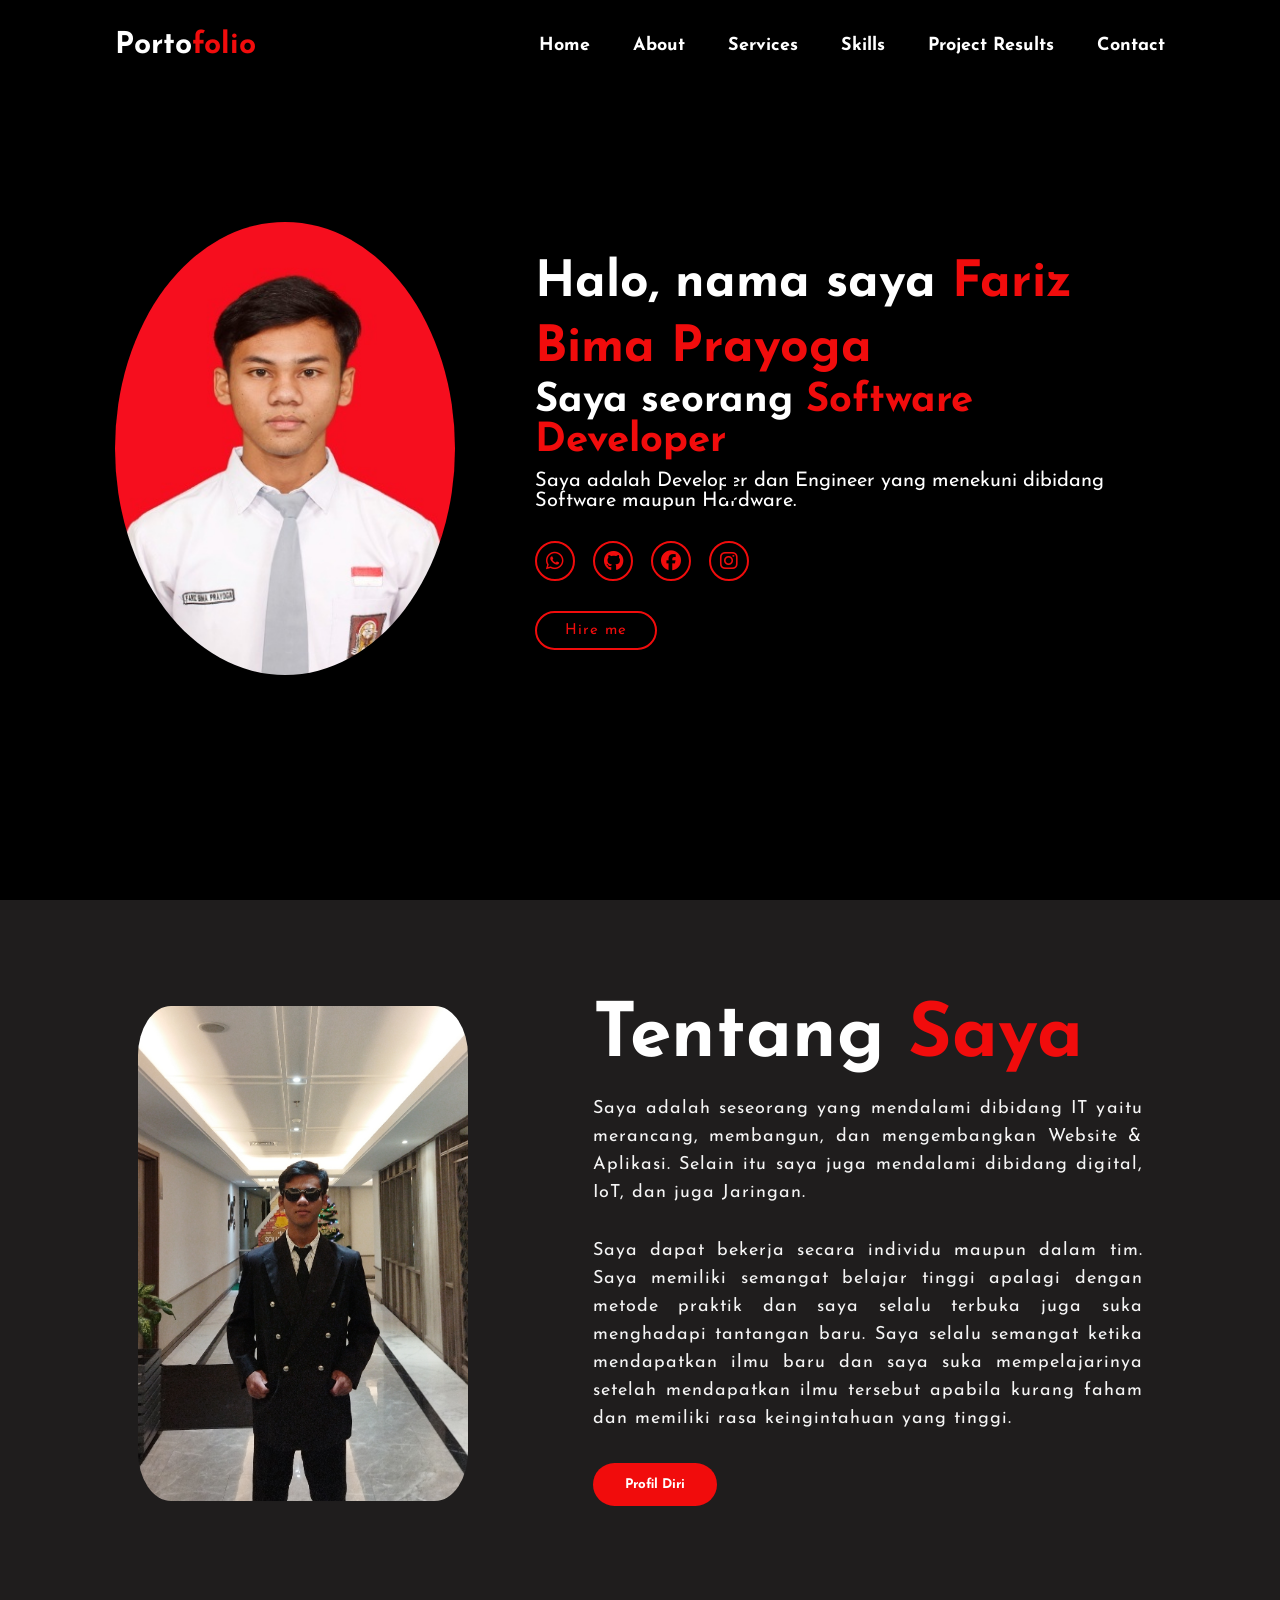
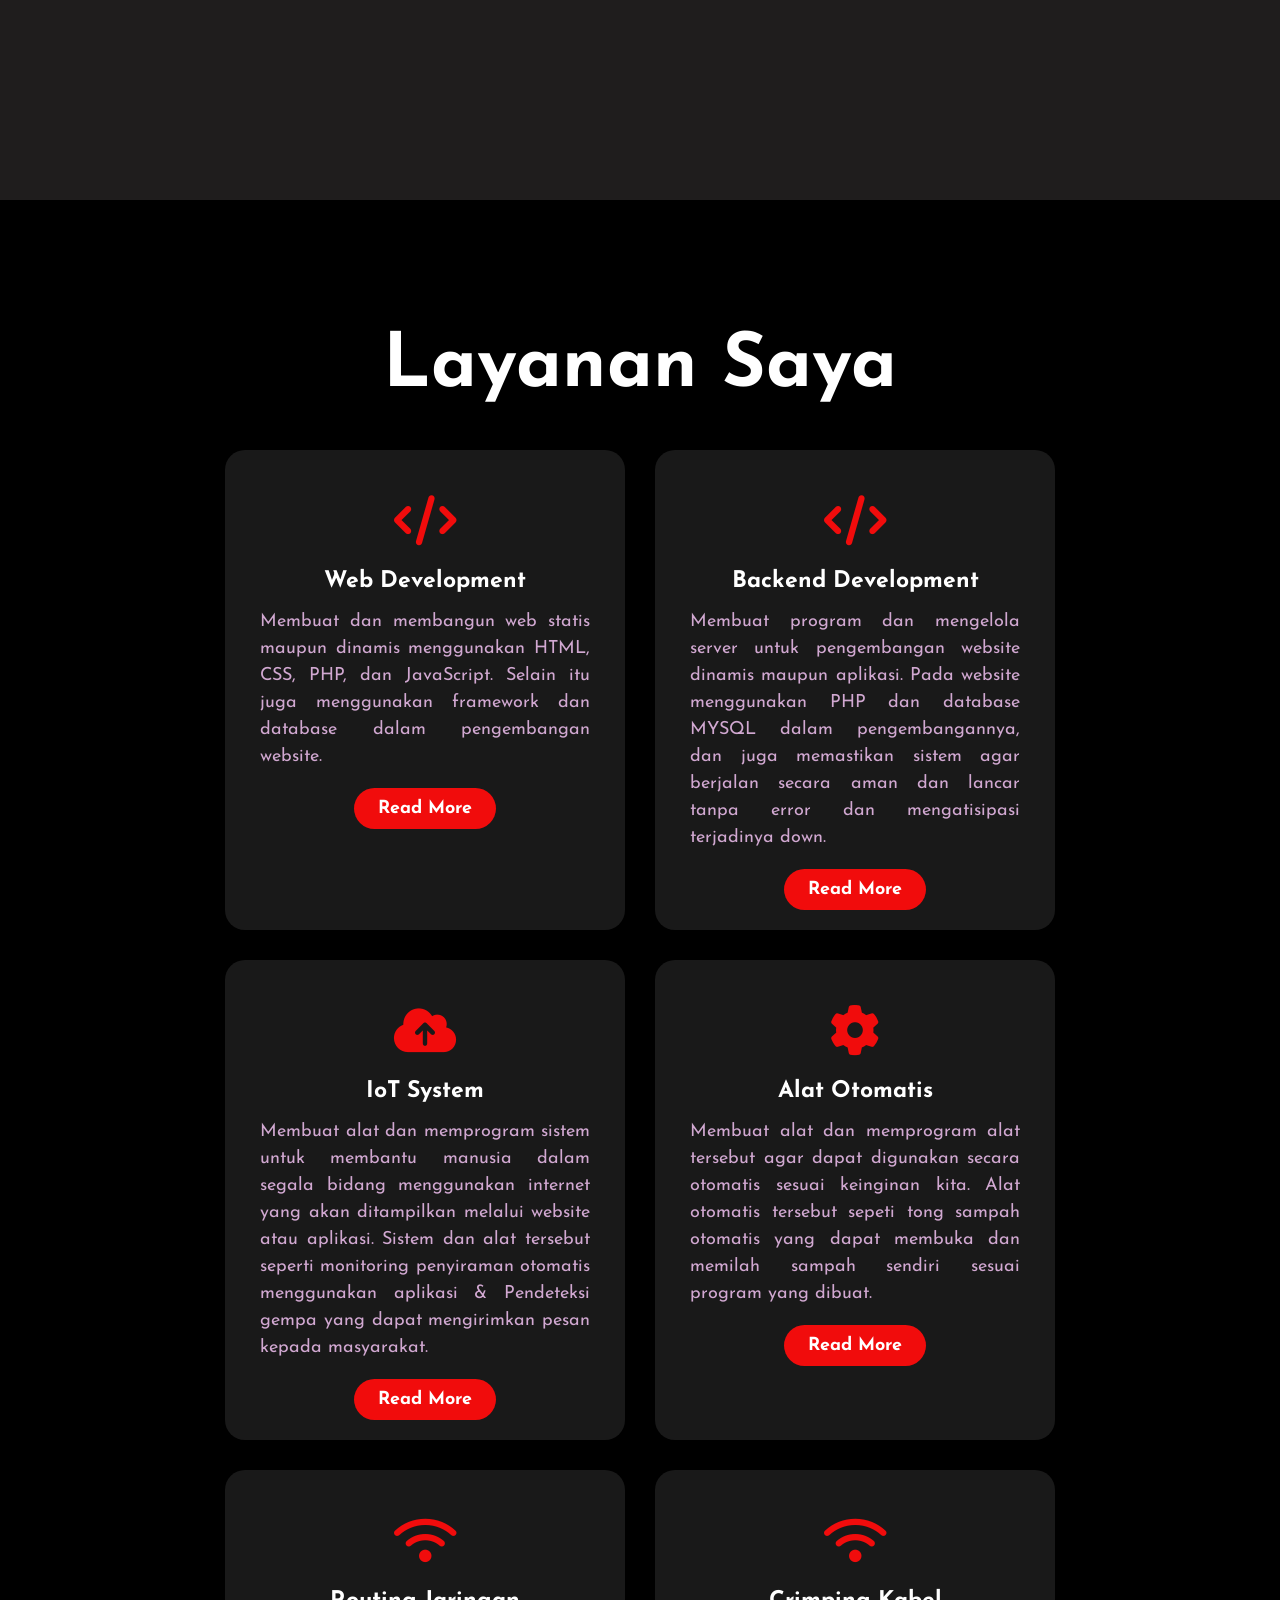
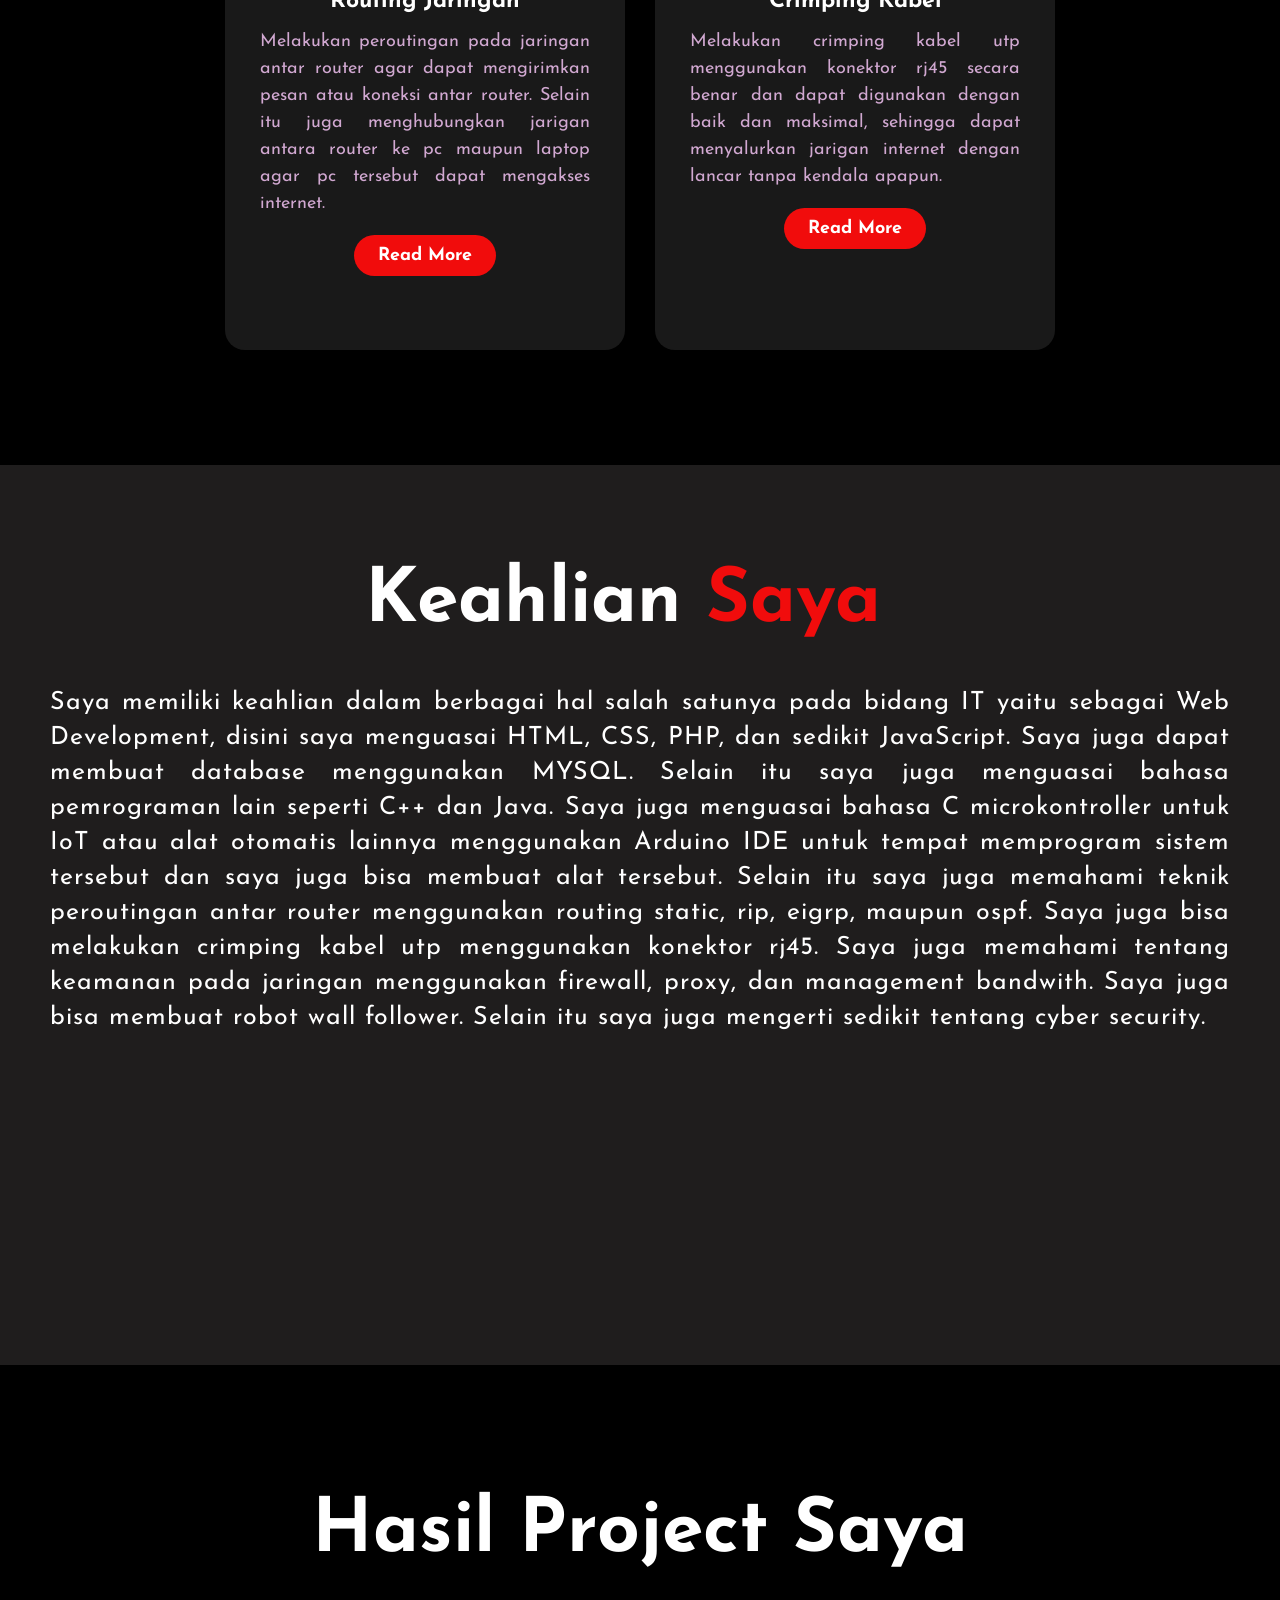
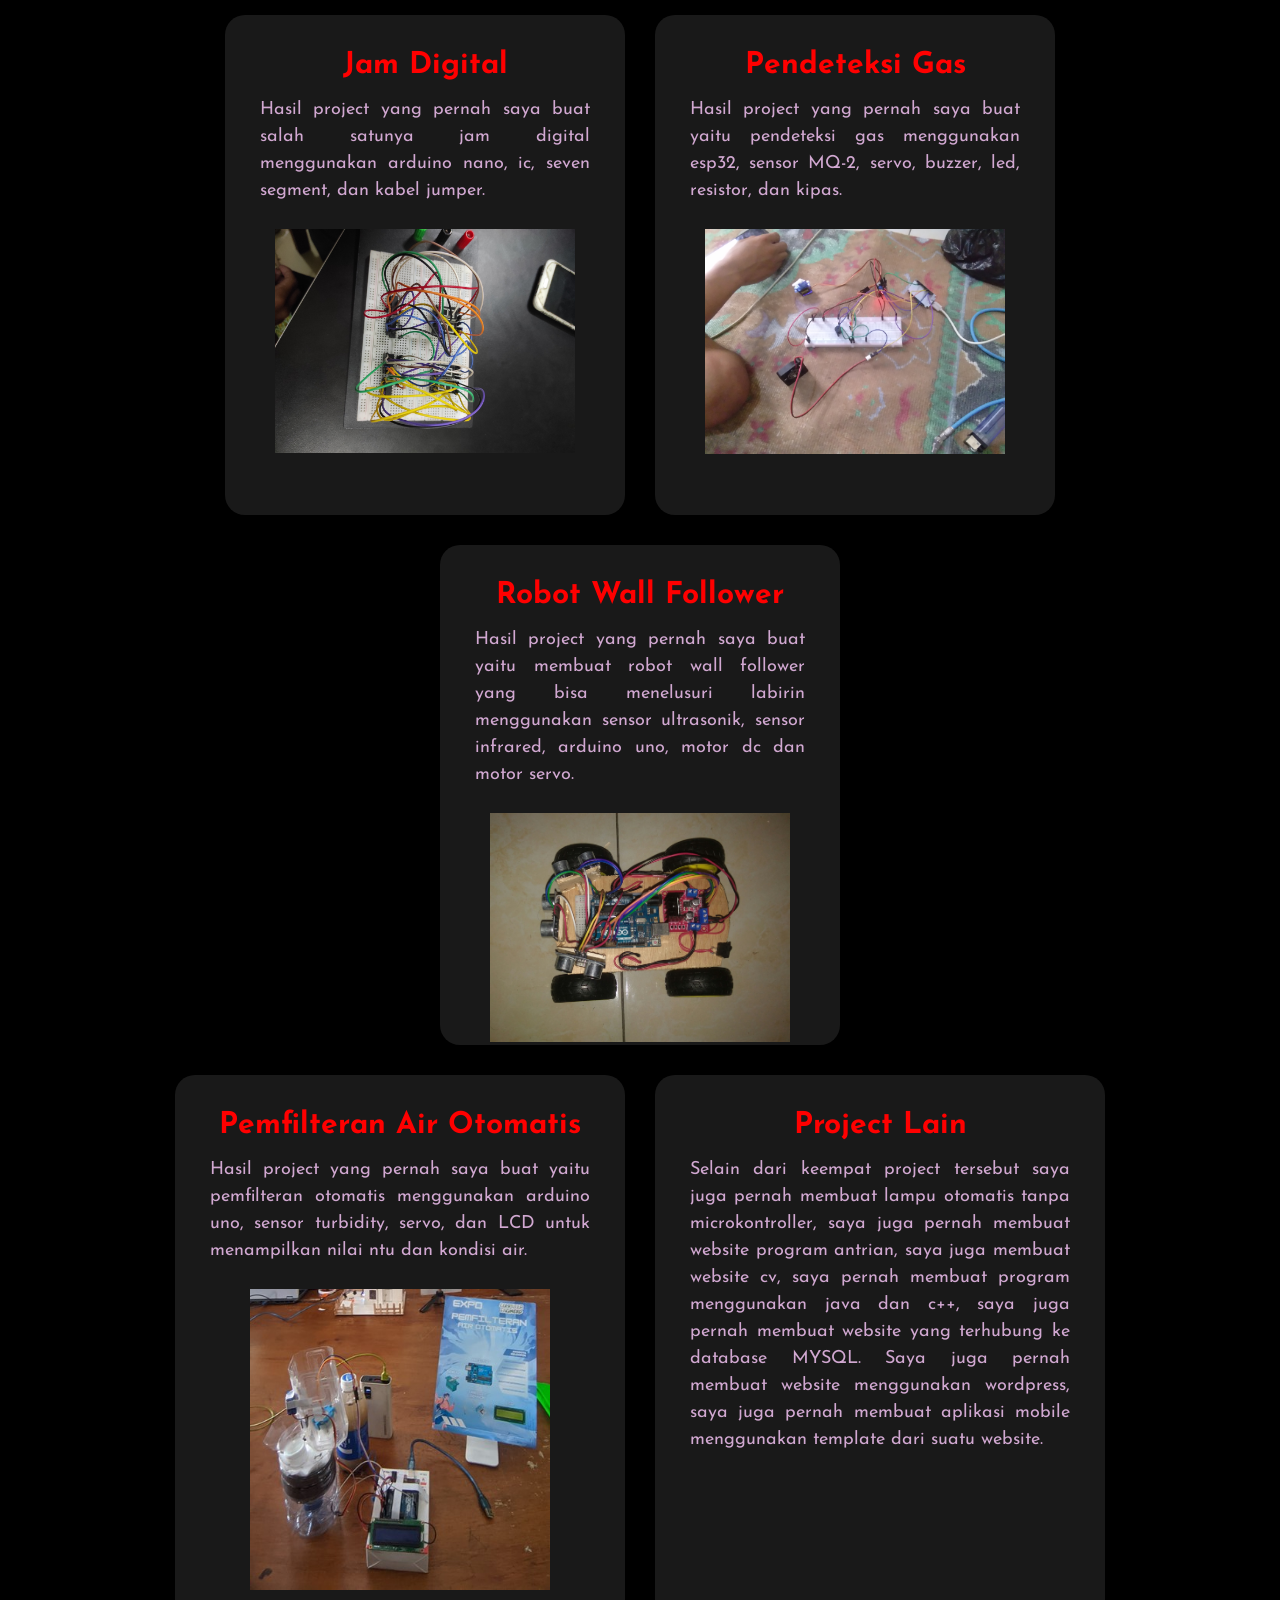
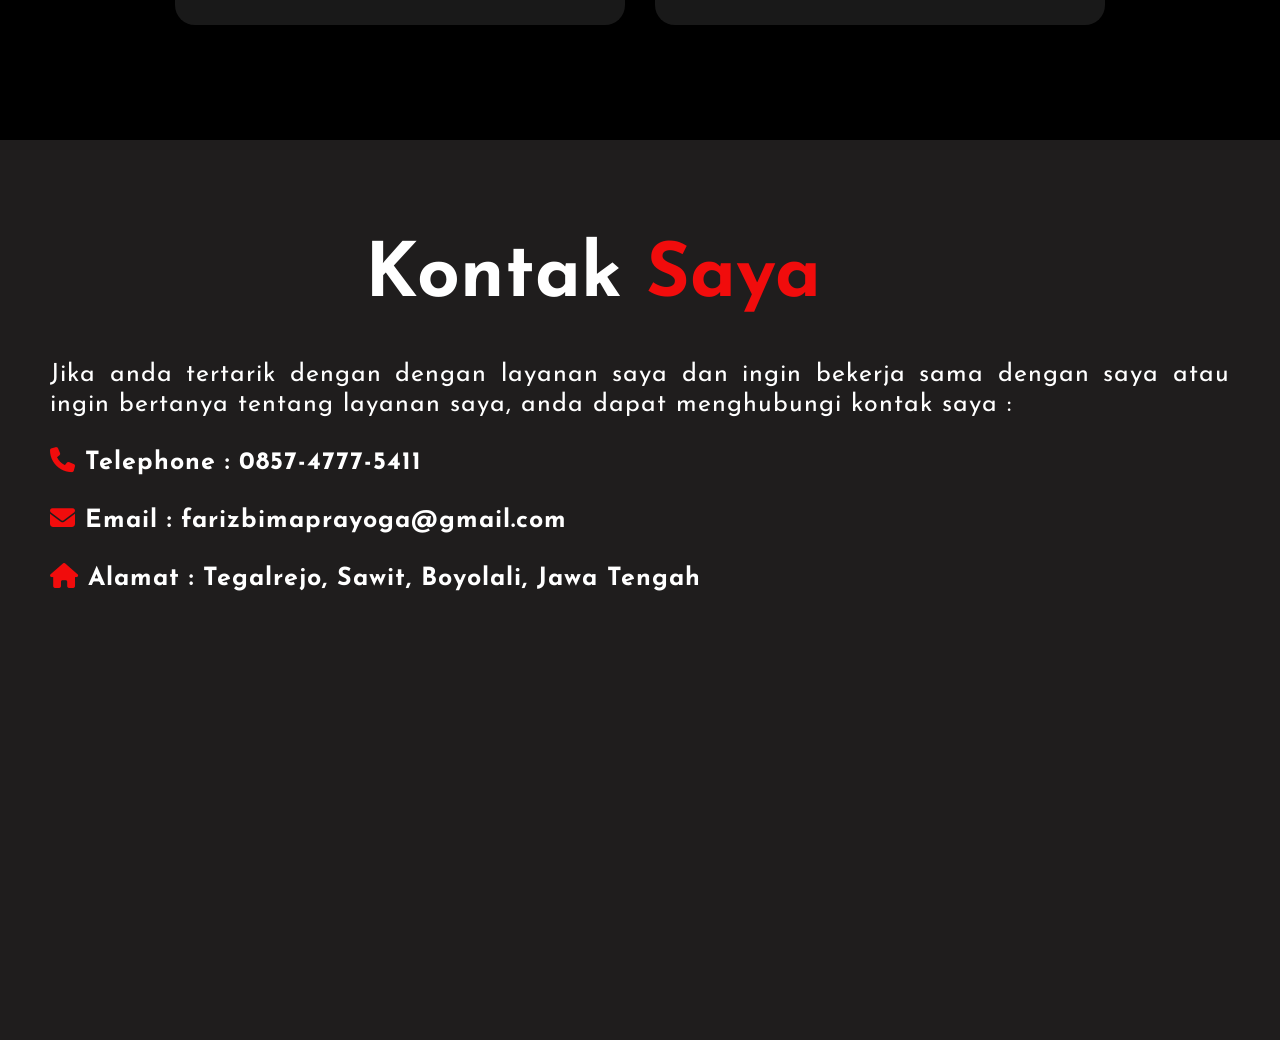
==== index.html @ 12dfcf26 "first commit" ====
<!DOCTYPE html>
<html lang="en">
<head>
    <meta charset="UTF-8">
    <meta name="viewport" content="width=device-width, initial-scale=1.0">
    <link rel="stylesheet" href="style.css">
    <title>Portofolio Fariz Bima P</title>
    <link rel="preconnect" href="https://fonts.gstatic.com">
    <link rel="stylesheet" href="https://fonts.googleapis.com/css2?family=Josefin+Sans:ital,wght@0,100;0,200;0,300;0,400;0,500;0,600;0,700;1,100;1,200;1,300;1,400;1,500;1,600;1,700&display=swap">
    <link rel="stylesheet" href="https://cdnjs.cloudflare.com/ajax/libs/font-awesome/6.7.2/css/all.min.css" integrity="sha512-Evv84Mr4kqVGRNSgIGL/F/aIDqQb7xQ2vcrdIwxfjThSH8CSR7PBEakCr51Ck+w+/U6swU2Im1vVX0SVk9ABhg==" crossorigin="anonymous" referrerpolicy="no-referrer" />
</head>
<body>
    <header>
        <a href="#" class="logo">Porto<span>folio</span></a>

        <nav>
            <input type="checkbox" name="" id="nav-button">
            <label for="nav-button">&#9776</label>
            <ul>
                <li><a href="#home">Home</a></li>
                <li><a href="#about">About</a></li>
                <li><a href="#services">Services</a></li>
                <li><a href="#skills">Skills</a></li>
                <li><a href="#project">Project Results</a></li>
                <li><a href="#contact">Contact</a></li>
            </ul>
        </nav>
    </header>
    <!-- page home -->
    <section id="home" class="home">
        <div class="home-img">
            <img src="home-img.JPG" alt="">
        </div>
        <div class="home-content">
            <h1>Halo, nama saya <span>Fariz Bima Prayoga</span></h1>
            <h3 class="typing-text">Saya seorang <span></span></h3>
            <p>
                Saya adalah Developer dan Engineer yang menekuni dibidang Software maupun Hardware.
            </p>
            <div class="social-icon">
                <a href="https://wa.me/6285747775411" target="_blank"><i class="fa-brands fa-whatsapp"></i></a>
                <a href="https://github.com/TheBims7" target="_blank"><i class="fa-brands fa-github"></i></a>
                <a href="https://www.facebook.com/profile.php?id=61551722750356&mibextid=rS40aB7S9Ucbxw6v" target="_blank"><i class="fa-brands fa-facebook"></i></a>
                <a href="https://www.instagram.com/farizbimaprayoga/" target="_blank"><i class="fa-brands fa-instagram"></i></a>
            </div>
            <a href="#" class="btn">Hire me</a>
        </div>
    </section>
    <!-- page about -->
    <section id="about" class="about">
        <div class="main">
            <img src="img.jpg">
             <div class="about-text">
                <h2>Tentang <span>Saya</span></h2>
                <p>
                    Saya adalah seseorang yang mendalami dibidang IT yaitu merancang, membangun, dan mengembangkan Website & Aplikasi. 
                    Selain itu saya juga mendalami dibidang digital, IoT, dan juga Jaringan.
                </p>
                <p>
                    Saya dapat bekerja secara individu maupun dalam tim. Saya memiliki semangat belajar tinggi apalagi dengan metode praktik
                    dan saya selalu terbuka juga suka menghadapi tantangan baru. Saya selalu semangat ketika mendapatkan ilmu baru dan 
                    saya suka mempelajarinya setelah mendapatkan ilmu tersebut apabila kurang faham dan memiliki rasa keingintahuan yang tinggi.
                </p>
                <button type="button">Profil Diri</button>
             </div>
        </div>
     </section>
     <!-- page services -->
     <div id="services" class="service">
        <div class="title">
            <h2>Layanan Saya</h2>
        </div>
        <div class="box">
            <div class="card">
                <i class="fa-solid fa-code"></i>
                <h5>Web Development</h5>
                <div class="pra">
                    <p>
                        Membuat dan membangun web statis maupun dinamis menggunakan HTML, CSS, PHP, dan JavaScript. 
                        Selain itu juga menggunakan framework dan database dalam pengembangan website.
                    </p>
                    <p style="text-align: center;">
                        <a class="button">Read More</a>
                    </p>
                </div>
            </div>
            <div class="card">
                <i class="fa-solid fa-code"></i>
                <h5>Backend Development</h5>
                <div class="pra">
                    <p>
                        Membuat program dan mengelola server untuk pengembangan website dinamis maupun aplikasi. 
                        Pada website menggunakan PHP dan database MYSQL dalam pengembangannya, dan juga memastikan 
                        sistem agar berjalan secara aman dan lancar tanpa error dan mengatisipasi terjadinya down.
                    </p>
                    <p style="text-align: center;">
                        <a class="button">Read More</a>
                    </p>
                </div>
            </div>
            <div class="card">
                <i class="fas fa-cloud-arrow-up"></i>
                <h5>IoT System</h5>
                <div class="pra">
                    <p>
                        Membuat alat dan memprogram sistem untuk membantu manusia dalam segala bidang menggunakan internet yang akan 
                        ditampilkan melalui website atau aplikasi. Sistem dan alat tersebut seperti monitoring penyiraman otomatis 
                        menggunakan aplikasi & Pendeteksi gempa yang dapat mengirimkan pesan kepada masyarakat. 
                    </p>
                    <p style="text-align: center;">
                        <a class="button">Read More</a>
                    </p>
                </div>
            </div>
            <div class="card">
                <i class="fas fa-gear"></i>
                <h5>Alat Otomatis</h5>
                <div class="pra">
                    <p>
                        Membuat alat dan memprogram alat tersebut agar dapat digunakan secara otomatis sesuai keinginan kita. 
                        Alat otomatis tersebut sepeti tong sampah otomatis yang dapat membuka dan memilah sampah sendiri sesuai program yang dibuat.
                    </p>
                    <p style="text-align: center;">
                        <a class="button">Read More</a>
                    </p>
                </div>
            </div>
            <div class="card">
                <i class="fas fa-wifi"></i>
                <h5>Routing Jaringan</h5>
                <div class="pra">
                    <p>
                        Melakukan peroutingan pada jaringan antar router agar dapat mengirimkan pesan atau koneksi antar router. 
                        Selain itu juga menghubungkan jarigan antara router ke pc maupun laptop agar pc tersebut dapat mengakses internet.
                    </p>
                    <p style="text-align: center;">
                        <a class="button">Read More</a>
                    </p>
                </div>
            </div>
            <div class="card">
                <i class="fas fa-wifi"></i>
                <h5>Crimping Kabel</h5>
                <div class="pra">
                    <p>
                        Melakukan crimping kabel utp menggunakan konektor rj45 secara benar dan dapat digunakan dengan baik dan maksimal, 
                        sehingga dapat menyalurkan jarigan internet dengan lancar tanpa kendala apapun.
                    </p>
                    <p style="text-align: center;">
                        <a class="button">Read More</a>
                    </p>
                </div>
            </div>
        </div>
    </div>
    <!-- page skills -->
    <section id="skills" class="about">
        <div class="main">
             <div class="about-text">
                <h2 href="#" class="logo">Keahlian <span>Saya</span></h2>
             </div>
        </div>
        <div class="skills">
            <p>
                Saya memiliki keahlian dalam berbagai hal salah satunya pada bidang IT yaitu sebagai Web Development, disini
                saya menguasai HTML, CSS, PHP, dan sedikit JavaScript. Saya juga dapat membuat database menggunakan MYSQL. Selain 
                itu saya juga menguasai bahasa pemrograman lain seperti C++ dan Java. Saya juga menguasai bahasa C microkontroller 
                untuk IoT atau alat otomatis lainnya menggunakan Arduino IDE untuk tempat memprogram sistem tersebut dan saya juga 
                bisa membuat alat tersebut. Selain itu saya juga memahami teknik peroutingan antar router menggunakan routing 
                static, rip, eigrp, maupun ospf. Saya juga bisa melakukan crimping kabel utp menggunakan konektor rj45. Saya juga 
                memahami tentang keamanan pada jaringan menggunakan firewall, proxy, dan management bandwith. Saya juga bisa membuat 
                robot wall follower. Selain itu saya juga mengerti sedikit tentang cyber security.
            </p>
        </div>
     </section>
     <!-- page project -->
     <div id="project" class="service">
        <div class="title">
            <h2>Hasil Project Saya</h2>
        </div>
        <div class="box">
            <div class="cards">
                <h5 class="warna">Jam Digital</h5>
                <div class="pra">
                    <p>
                        Hasil project yang pernah saya buat salah satunya jam digital menggunakan arduino nano, ic, 
                        seven segment, dan kabel jumper.
                    </p>
                    <img class="img" src="jam.jpg">
                </div>
            </div>
            <div class="cards">
                <h5 class="warna">Pendeteksi Gas</h5>
                <div class="pra">
                    <p>
                        Hasil project yang pernah saya buat yaitu pendeteksi gas menggunakan esp32, sensor MQ-2, 
                        servo, buzzer, led, resistor, dan kipas.
                    </p>
                    <img class="img" src="mq-2.jpg">
                </div>
            </div>
            <div class="cards">
                <h5 class="warna">Robot Wall Follower</h5>
                <div class="pra">
                    <p>
                        Hasil project yang pernah saya buat yaitu membuat robot wall follower yang bisa menelusuri labirin
                        menggunakan sensor ultrasonik, sensor infrared, arduino uno, motor dc dan motor servo.
                    </p>
                    <img class="img" src="larbot.jpg">
                </div>
            </div>
        </div>
        <div class="box">
            <div class="kartu">
                <h5 class="warna">Pemfilteran Air Otomatis</h5>
                <div class="pra">
                    <p>
                        Hasil project yang pernah saya buat yaitu pemfilteran otomatis menggunakan arduino uno, sensor 
                        turbidity, servo, dan LCD untuk menampilkan nilai ntu dan kondisi air.
                    </p>
                    <img class="img" src="tubidity.jpg">
                </div>
            </div>
            <div class="kartu">
                <h5 class="warna">Project Lain</h5>
                <div class="pra">
                    <p>
                        Selain dari keempat project tersebut saya juga pernah membuat lampu otomatis tanpa microkontroller,
                        saya juga pernah membuat website program antrian, saya juga membuat website cv, saya pernah membuat 
                        program menggunakan java dan c++, saya juga pernah membuat website yang terhubung ke database MYSQL.
                        Saya juga pernah membuat website menggunakan wordpress, saya juga pernah membuat aplikasi mobile 
                        menggunakan template dari suatu website.      
                    </p>
                </div>
            </div>
        </div>
    </div>
    <!-- page contact -->
    <section id="contact" class="about">
        <div class="main">
             <div class="about-text">
                <h2 href="#" class="logo">Kontak <span>Saya</span></h2>
             </div>
        </div>
        <div class="contact">
            <p>
               Jika anda tertarik dengan dengan layanan saya dan ingin bekerja sama dengan saya atau ingin bertanya 
               tentang layanan saya, anda dapat menghubungi kontak saya :
            </p>
            <i class="fa-solid fa-phone"><a > Telephone : 0857-4777-5411</a></i><br>
            <i class="fa-solid fa-envelope"><a> Email : farizbimaprayoga@gmail.com</a></i><br>
            <i class="fa-solid fa-house"><a> Alamat : Tegalrejo, Sawit, Boyolali, Jawa Tengah</a></i>
        </div>
     </section>
</body>
</html>
---- style.css ----
* {
    margin: 0;
    padding: 0;
    box-sizing: border-box;
    text-decoration: none;
    border: none;
    outline: none;
    font-family: 'Josefin Sans', sans-serif;
}

html {
    font-size: 62.5%;
}

body {
    width: 100%;
    height: 100vh;
    overflow-x: hidden;
    background-color: black;
    color: white;
}

@media(max-width: 1000px){
    body {
        width: 140%;
    }
}

header {
    margin-top: 20px;
    position: fixed;
    top: 0;
    left: 0;
    width: 100%;
    padding: 1rem 9%;
    background-color: transparent;
    filter: drop-shadow(10px);
    display: flex;
    justify-content: space-between;
    align-items: center;
    z-index: 100;
}

.logo {
    font-size: 3rem;
    color: white;
    font-weight: 800;
    cursor: pointer;
    transition: 0.5s ease;
}

.logo:hover {
    transform: scale(1.1);
}

nav li {
    display: inline;
}

nav a {
    color: white;
    text-decoration: none;
    font-weight: bold;
    text-transform: capitalize;
    font-size: 1.8rem;
    margin-left: 4rem;
}

nav a:hover {
    color: #f10c0c;
    transition: .4s;
}

#nav-button {
    display: none;
}

label {
    display: none;
}

@media(max-width: 750px){
    header {
        align-items: baseline;
    }

    nav {
        align-items: center;
    }
    
    nav ul{
        position: relative;
        width: 100%;
        background: rgb(51, 51, 53);
        max-height: 0;
        overflow: hidden;
    }

    nav li{
        width: 100%;
        display: block;
        padding: 5px;
    }

    nav a{
        width: 100%;
        display: block;
    }

    nav li:hover {
        background: #13f8ed;
    }

    label {
        display: block;
        margin-top: -40px;
        padding: 0px 10px;
        font-size: 40px;
        cursor: pointer;
        position: absolute;
        right: 3%;
    }
    label:hover {
        color: white;
    }

    nav #nav-button:checked~ul {
        max-height: 100%;
        transition: all 1s ease-out;
    }

    nav #nav-button:checked~label {
        margin-top: -20px;
        right: 0.8%;
    }
}

section {
    min-height: 100vh;
    padding: 5rem 9% 5rem;
}

@media(max-width:800px){
    section {
        min-height: 80vh;
    }
}

.home {
    display: flex;
    justify-content: center;
    align-items: center;
    gap: 8rem;
    background-color: black;
}

.home .home-content h1{
    font-size: 50px;
    font-weight: 700;
    line-height: 1.3;
}

span {
    color: #f10c0c;
}

.home-content h3{
    font-size: 4rem;
    margin-bottom: 1rem;
    font-weight: 700;
}

.home-content p{
    font-size: 2rem;
}

.home-img{
    border-radius: 50%;
}

.home-img img {
    position: relative;
    width: 9cm;
    height: 12cm;
    border-radius: 50%;
    box-shadow: 0 0 25px solid #f10c0c;
    cursor: pointer;
    transition: 0.2 linear;
}

.home-img img:hover {
    font-size: 1.8rem;
    font-weight: 500;
}

.social-icon a{
    display: inline-flex;
    justify-content: center;
    align-items: center;
    width: 4rem;
    height: 4rem;
    background-color: transparent;
    border: 0.2rem solid #f10c0c;
    font-size: 2rem;
    border-radius: 50%;
    margin: 3rem 1.5rem 3rem 0;
    transition: 0.3s ease;
    color: #f10c0c;
}

.social-icon a:hover{
    color: black;
    transform: scale(1.3) translateY(-5px);
    background-color:  #f10c0c;
    box-shadow: 0 0 25px #f10c0c;
}

.btn {
    display: inline-block;
    padding: 1rem 2.8rem;
    background-color: black;
    border-radius: 4rem;
    font-size: 15px;
    color: #f10c0c;
    letter-spacing: 0.1rem;
    border: 2px solid #f10c0c;
    transition: 0.3s ease;
    cursor: pointer;
}

.btn:hover {
    transform: scale3d(1.03);
    background-color: #f10c0c;
    color: black;
    box-shadow: 0 0 25px #f10c0c;
}

.typing-text {
    font-size: 34px;
    font-weight: 600;
    min-width: 280px;
}

.typing-text span {
    position: relative;
}

.typing-text span::before {
    content: "Software Developer";
    color : #f10c0c;
    animation: words 20s infinite;
}

.typing-text span::after {
    content: "";
    background-color: black;
    position: absolute;
    width: calc(40% + 8px);
    height: 100%;
    right: -8;
}

@keyframes words{
    0%, 20%{
        content: "Web Developer";
    }
    21%, 40%{
        content: "Software Engineer";
    }
    42%, 60%{
        content: "Programmer";
    }
    61%, 80%{
        content: "IoT Engineer";
    }
    81%, 100%{
        content: "Application Developer";
    }
}

@media (max-width: 800px){
    .home{
        gap: 5rem;
    }
}

@media (max-width: 800px){
    .home{
        flex-direction: column;
    }

    .home .home-content h3{
        font-size: 2.5rem;
    }

    .home .home-content h1{
        font-size: 5rem;
    }

    .home .home-content h1 span{
        font-size: 3.8rem;
    }

    .home-img img{
        width: 4cm;
        height: 5cm;
        margin-top: 2cm;
        border-radius: 5%;
    }
}

.about {
    width: 100%;
    padding: 100px 0px;
    background-color: rgb(31, 29, 29);
}

.about img {
    height: auto;
    width: 330px;
    border-radius: 10%;
}

.about-text {
    width: 550px;
}

.main {
    width: 1130px;
    max-width: 95%;
    margin: 0 auto;
    display: flex;
    align-items: center;
    justify-content: space-around;
}

.about-text h2 {
    color: white;
    font-size: 75px;
    text-transform: capitalize;
    margin-bottom: 20px;
}

.about-text p {
    color: whitesmoke;
    letter-spacing: 1px;
    line-height: 28px;
    font-size: 18px;
    margin-bottom: 30px;
    text-align: justify;
}

button {
    background-color: #f10c0c;
    color: white;
    text-decoration: none;
    border: 2px solid transparent;
    font-weight: bold;
    padding: 13px 30px;
    border-radius: 30px;
    transition: .4s;
}

button:hover {
    background-color: transparent;
    border: 2px solid #f10c0c;
    cursor: pointer;
}

@media (max-width: 700px){
    .about img{
        width: 200px;
        margin-bottom: 30px;
    }
    .about-text {
        width: 450px;
    }
    .main {
        flex-direction: column;
    }
    .about-text h2{
        font-size: 50px;
        text-align: center;
    }
    .about-text p {
        font-size: 16px;
        margin-bottom: 20px;
    }
}

.service {
    background: black;
    width: 100%;
    padding: 100px 0px;
}

.title h2 {
    color: white;
    font-size: 75px;
    width: 1130px;
    margin: 30px auto;
    text-align: center;
}

@media (max-width: 800px){
    .title h2 {
        font-size: 40px;
        width: 420px;
    }
}

.box {
    display: flex;
    flex-wrap: wrap;
    justify-content: center;
    align-items: center;
    min-height: 400px;
}

.card {
    height: 480px;
    width: 400px;
    padding: 20px 35px;
    background: #191919;
    border-radius: 20px;
    margin: 15px;
    position: relative;
    overflow: hidden;
    text-align: center;
}

.card i {
    font-size: 50px;
    display: block;
    text-align: center;
    margin: 25px 0px;
    color: #f10c0c;
}

h5 {
    color: white;
    font-size: 23px;
    margin-bottom: 15px;
}

.pra p {
    color: #fcfc;
    font-size: 18px;
    line-height: 27px;
    margin-bottom: 25px;
    text-align: justify;
}

.card .button {
    background-color: #f10c0c;
    color: white;
    text-decoration: none;
    border: 2px solid transparent;
    font-weight: bold;
    padding: 9px 22px;
    border-radius: 30px;
    transition: .4s;
}

.card .button:hover {
    background-color: transparent;
    border: 2px solid #f10c0c;
    cursor: pointer;
}

.about .skills {
    margin: 25px 50px;
    text-align: justify;
    font-size: 25px;
    letter-spacing: 1px;
    line-height: 35px;
    margin-bottom: 25px;
}

@media (max-width: 800px){
    .about .skills {
        margin: 15px 30px;
        font-size: 15px;
        letter-spacing: 0.5px;
        line-height: 25px;
        margin-bottom: 15px;
    }
}

.warna {
    color: red;
    font-size: 30px;
    margin-top: 15px;
    margin-bottom: 15px;
}

.img {
    height: auto;
    width: 300px;
}

@media (max-width: 800px){
    .img {
        width: 250px;
    }
}

.cards {
    height: 500px;
    width: 400px;
    padding: 20px 35px;
    background: #191919;
    border-radius: 20px;
    margin: 15px;
    position: relative;
    overflow: hidden;
    text-align: center;
}

.kartu {
    height: 550px;
    width: 450px;
    padding: 20px 35px;
    background: #191919;
    border-radius: 20px;
    margin: 15px;
    position: relative;
    overflow: hidden;
    text-align: center;
}

.about .contact {
    margin: 25px 50px;
    text-align: justify;
    font-size: 25px;
    letter-spacing: 1px;
    line-height: 30px;
    margin-bottom: 25px;
}

.about .contact i{
    color: #f10c0c;
    text-align: justify;
    font-size: 25px;
    letter-spacing: 1px;
    line-height: 30px;
    margin-top: 25px;
}

.about .contact a{
    color: white;
}

@media (max-width: 800px){
    .about .contact {
        margin: 15px 30px;
        font-size: 15px;
        letter-spacing: 0.5px;
        line-height: 20px;
        margin-bottom: 15px;
    }

    .about .contact i {
        font-size: 13px;
        letter-spacing: 0.5px;
        line-height: 20px;
        margin-top: 15px;
    }
}
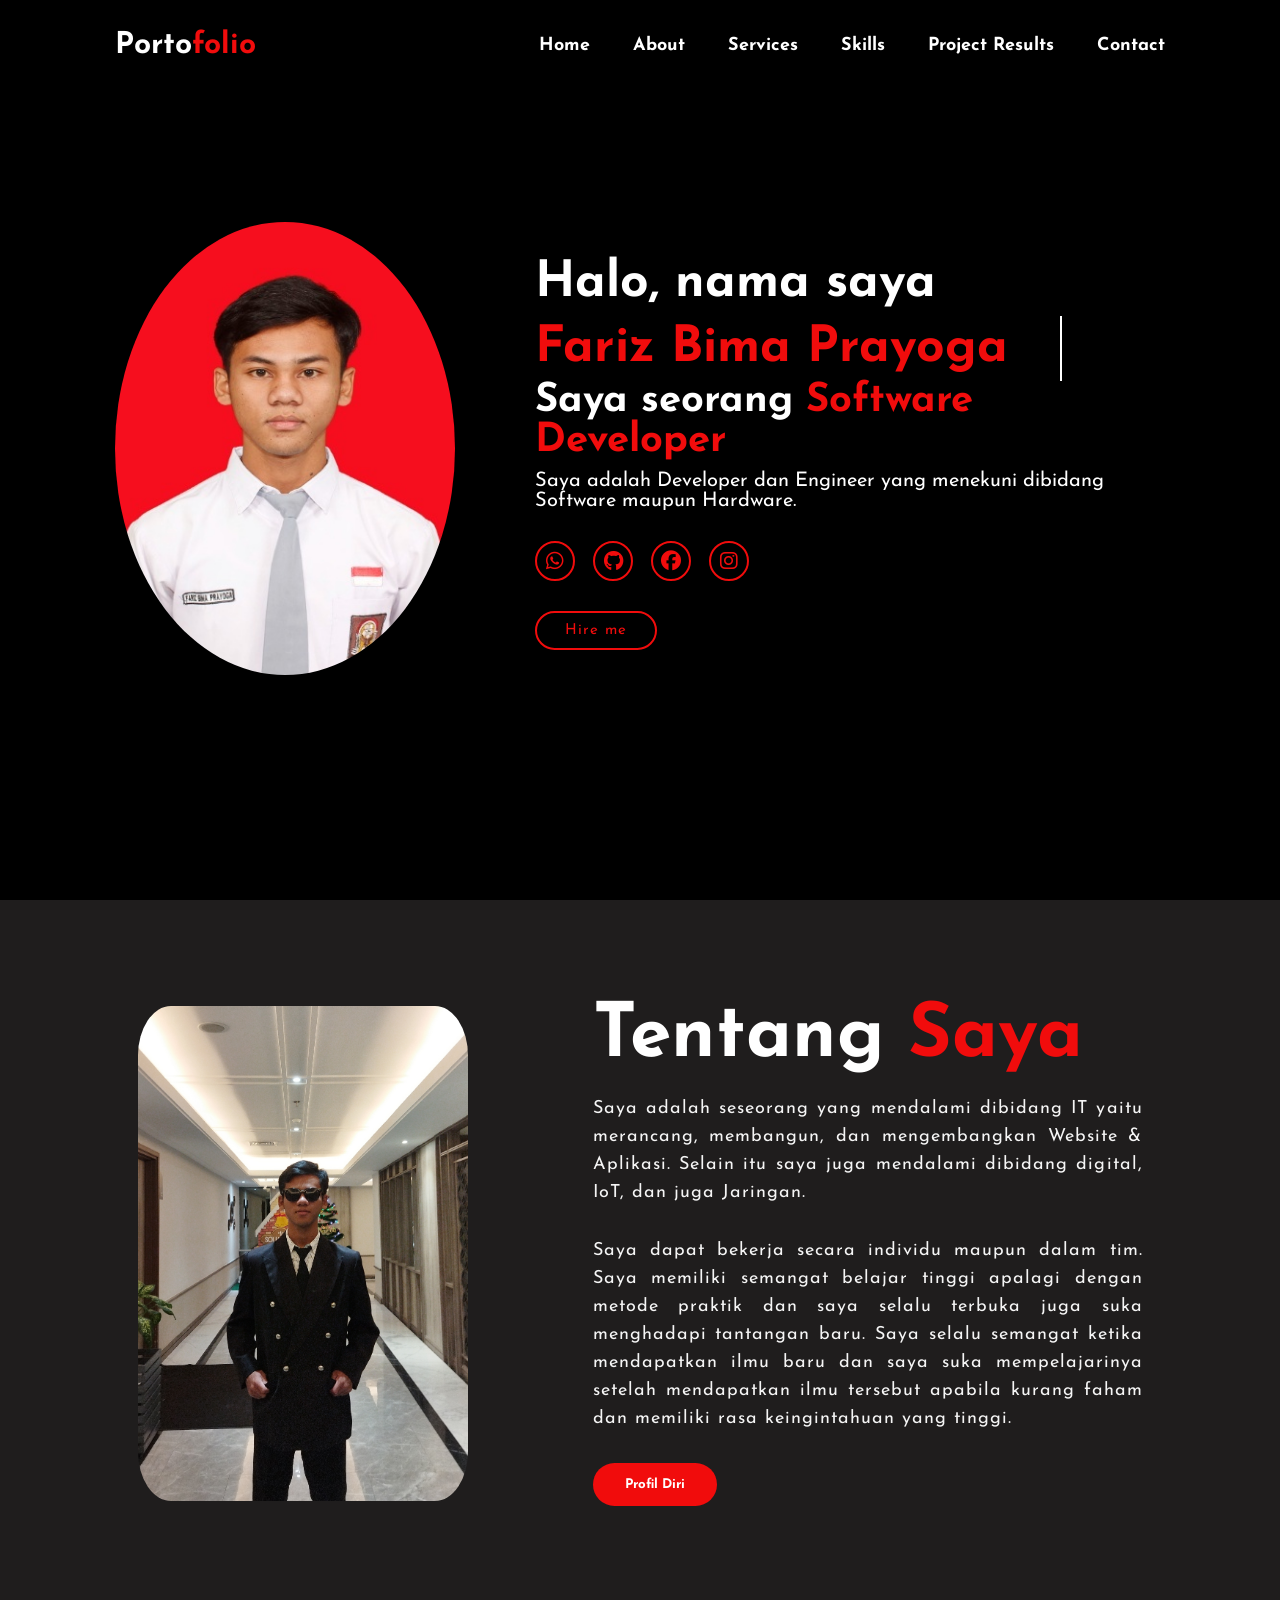
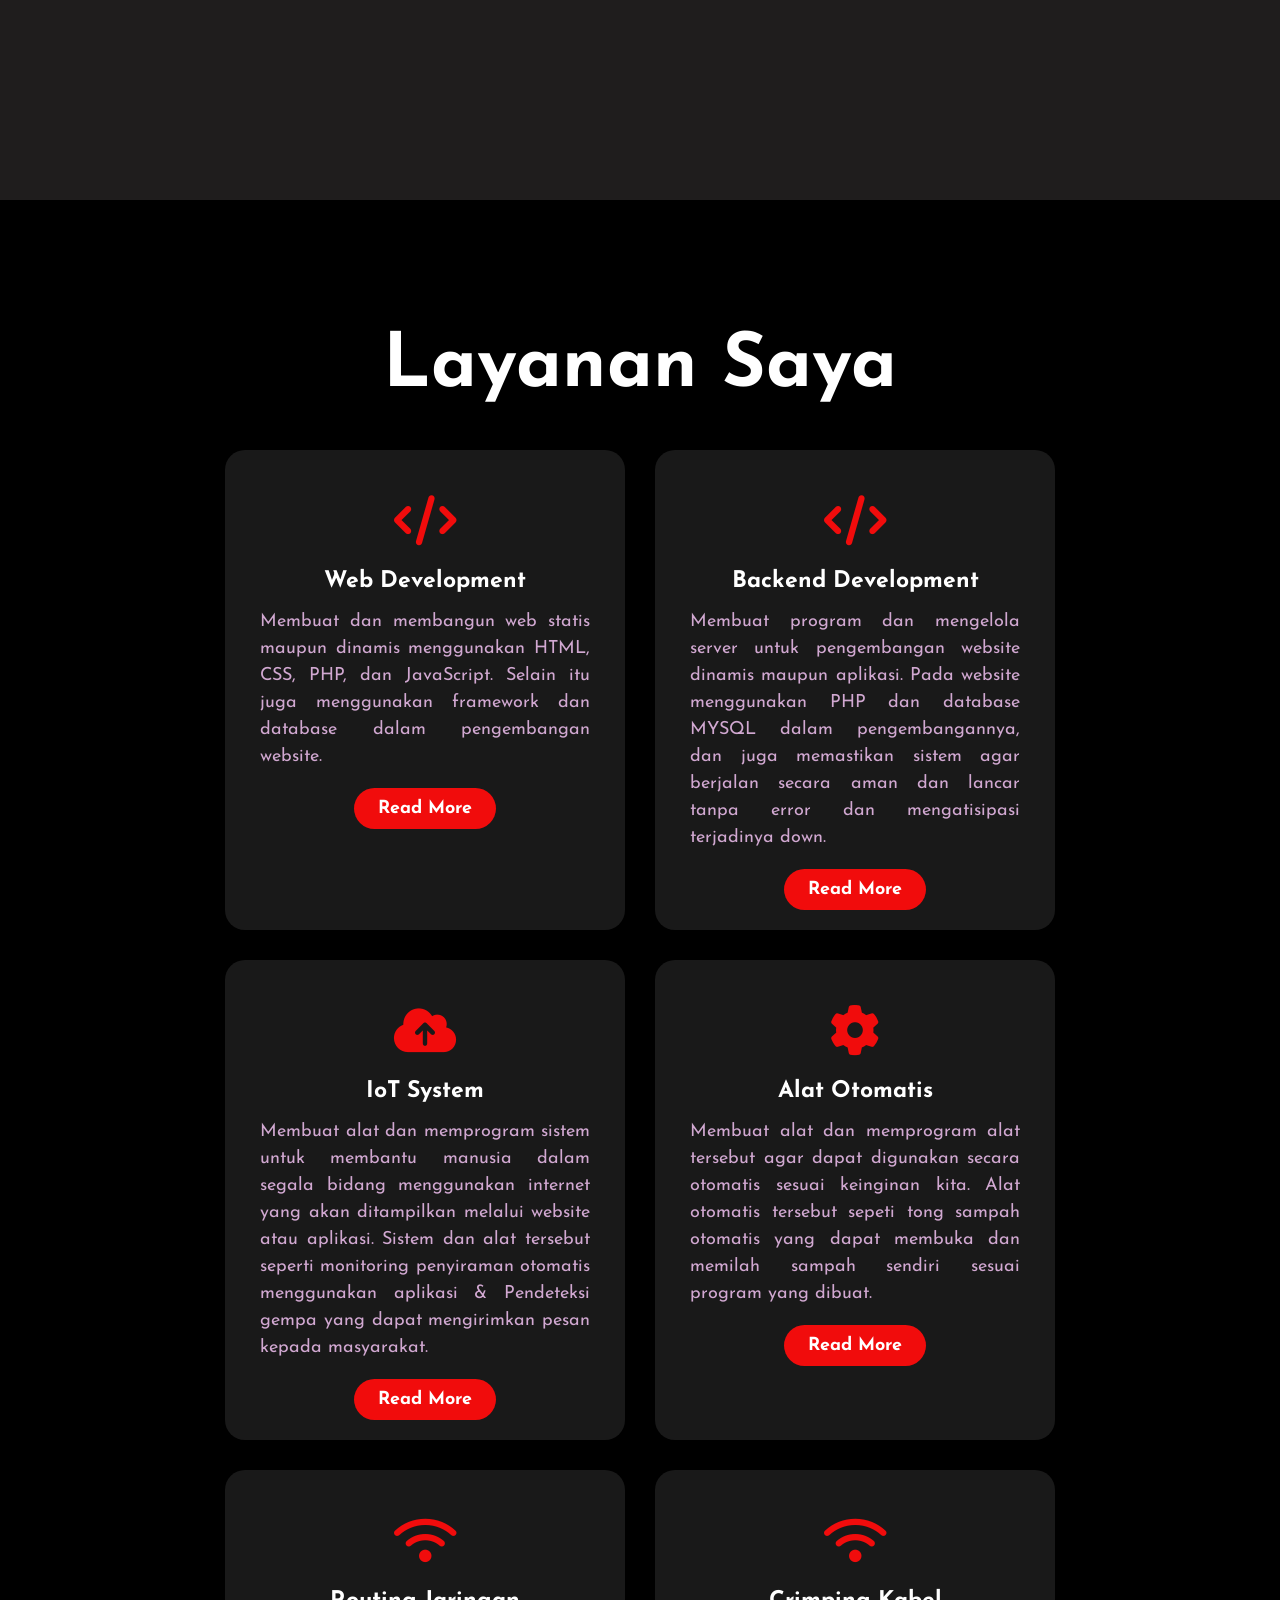
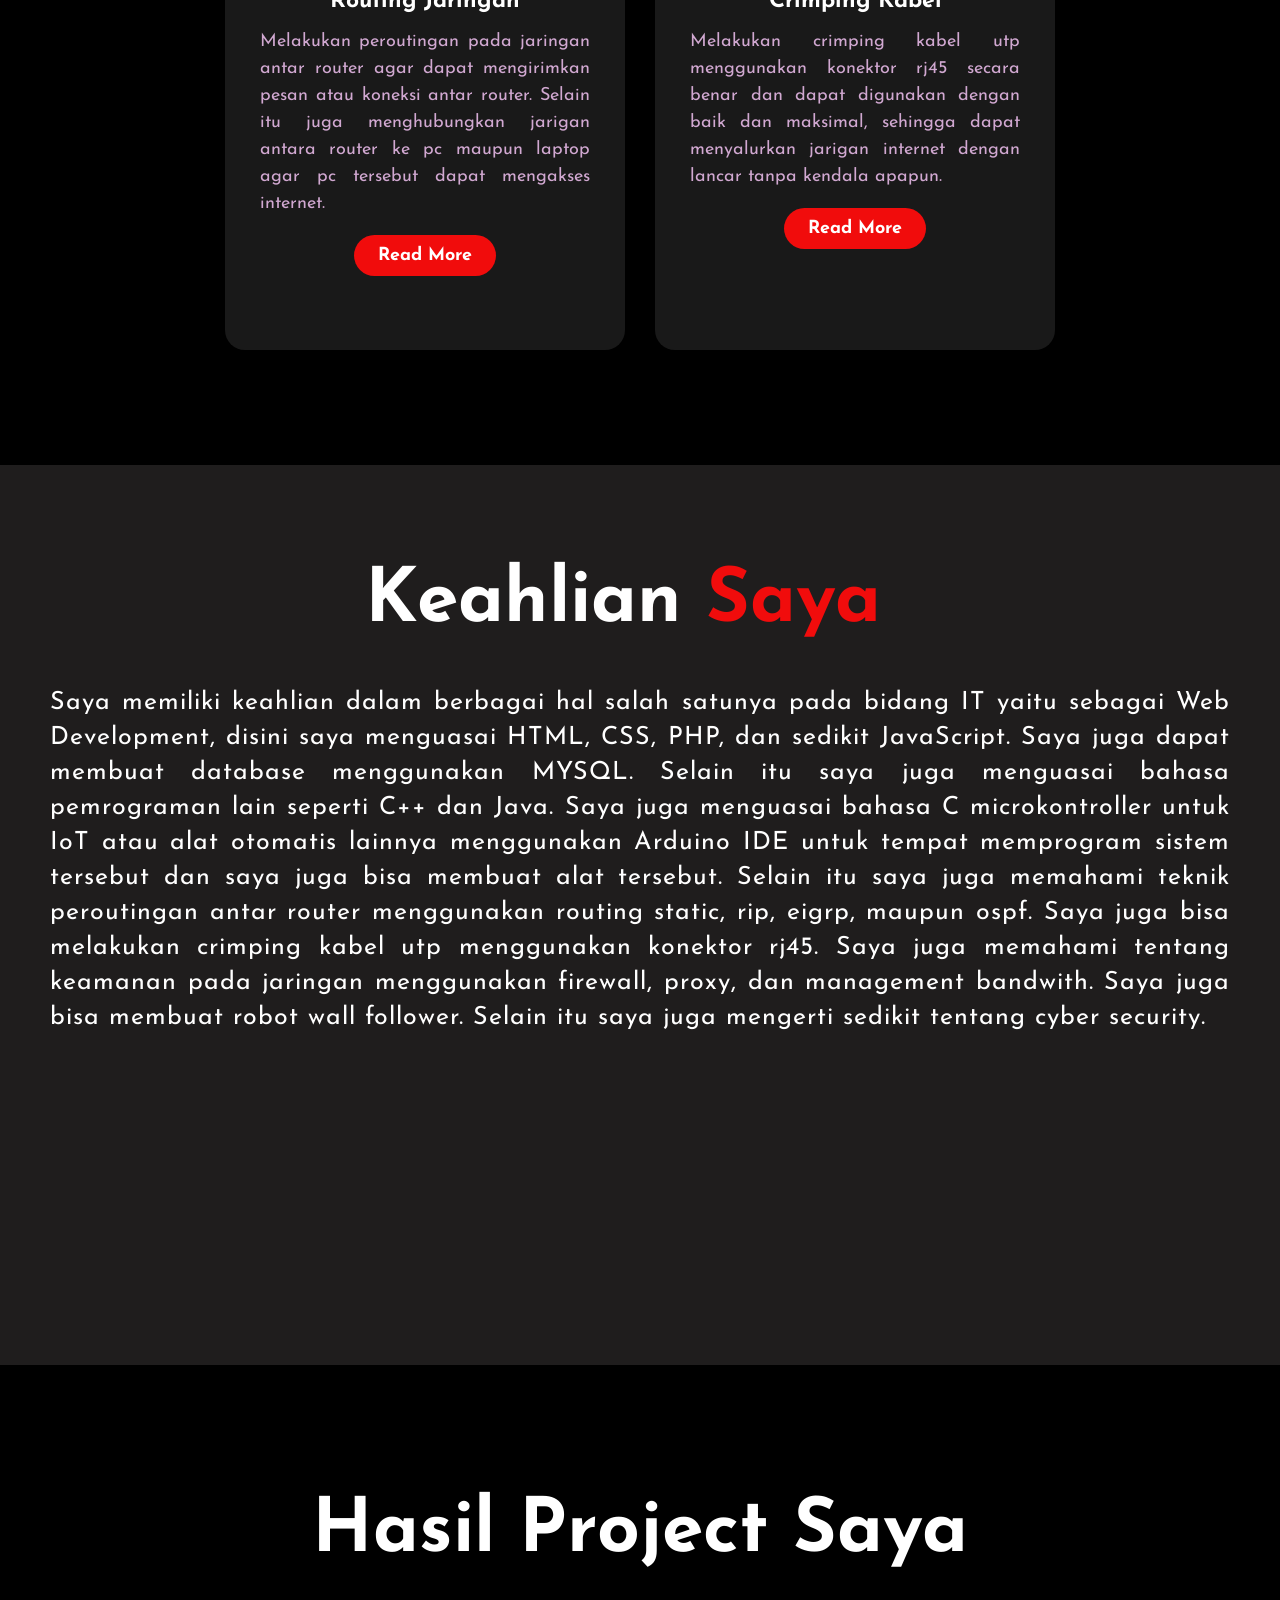
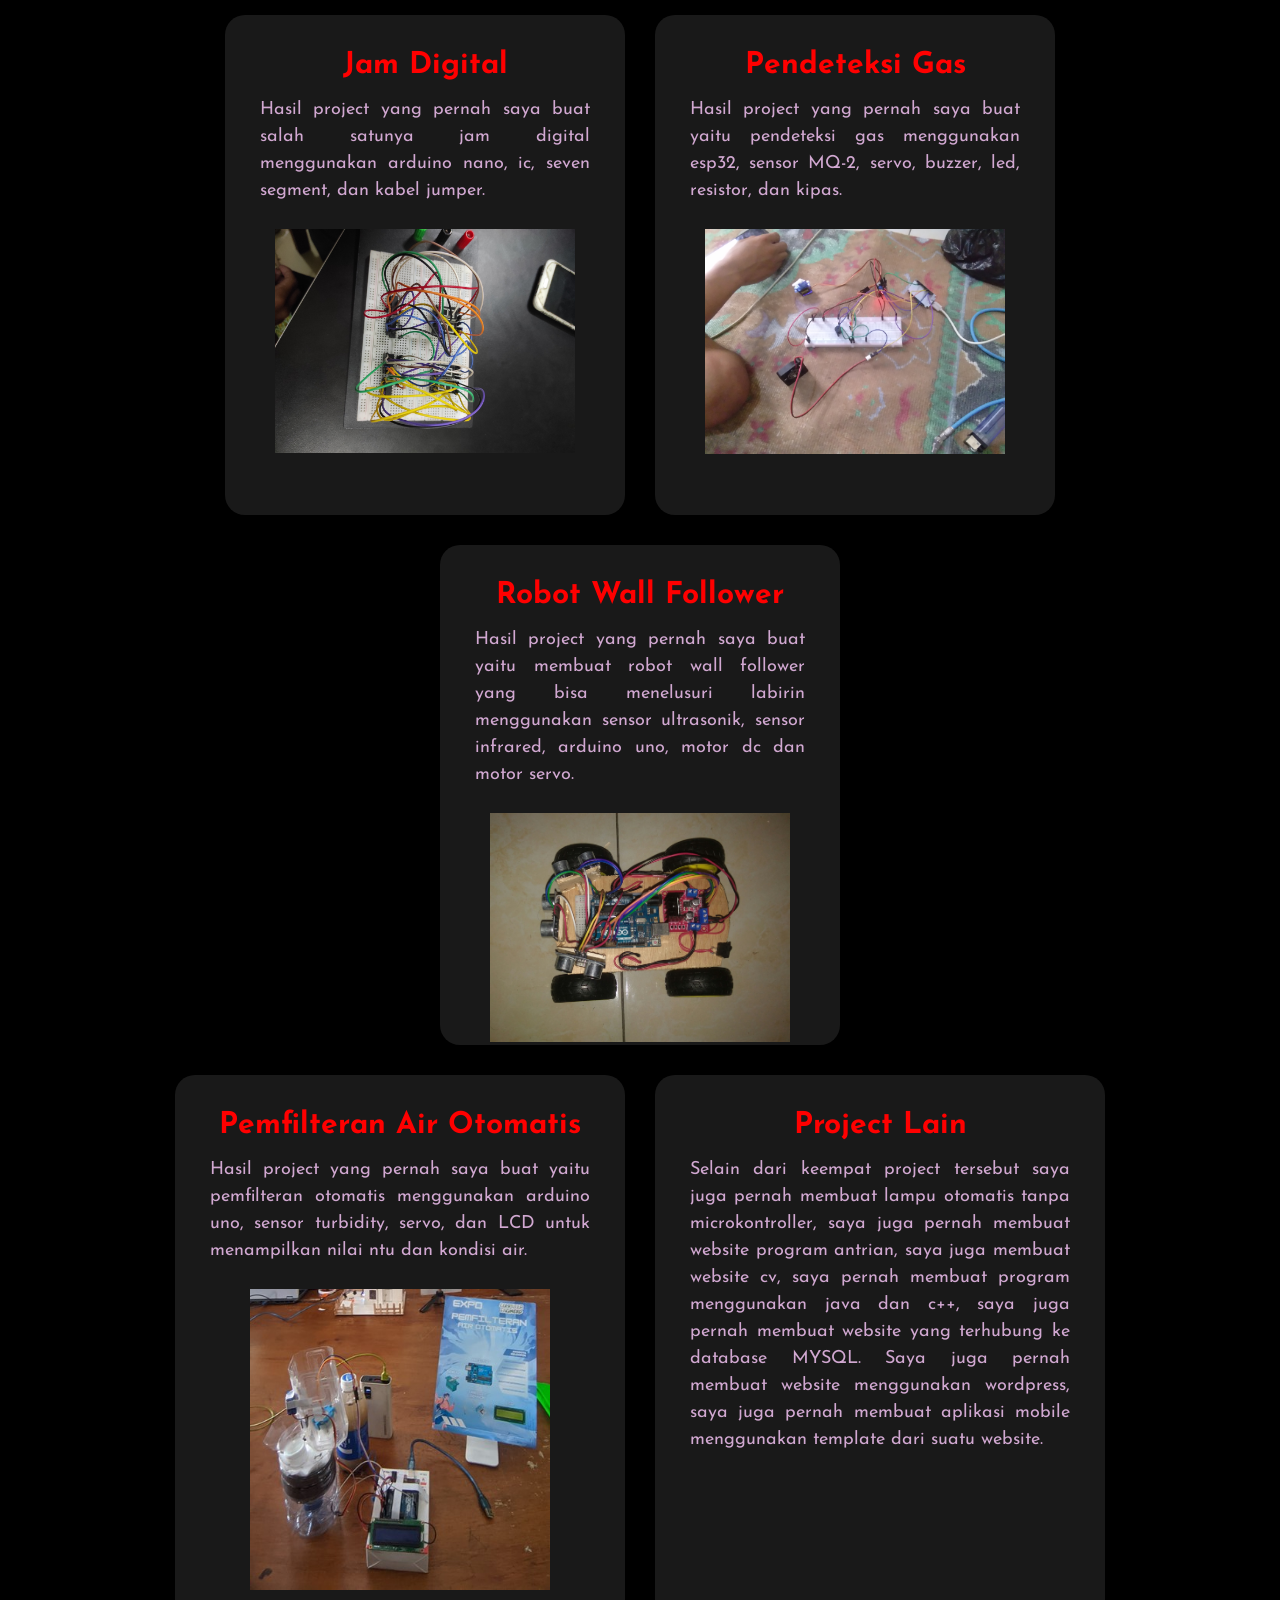
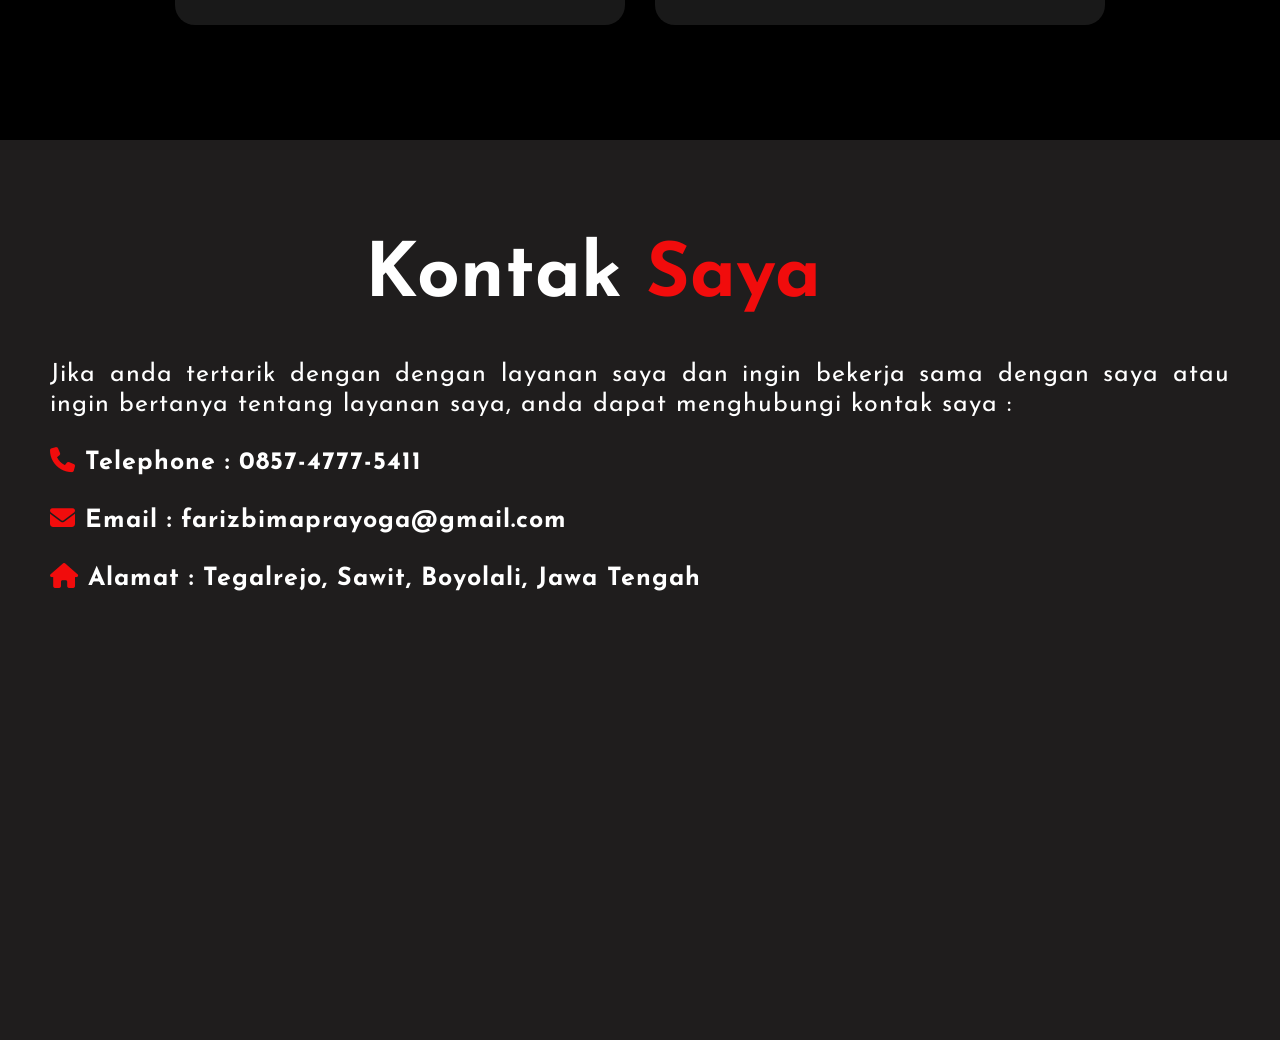
==== commit 6ec66484: "Update index.html" ====
--- a/index.html
+++ b/index.html
@@ -32,7 +32,7 @@
             <img src="home-img.JPG" alt="">
         </div>
         <div class="home-content">
-            <h1>Halo, nama saya <span>Fariz Bima Prayoga</span></h1>
+            <h1>Halo, nama saya <span  class="typing">Fariz Bima Prayoga</span></h1>
             <h3 class="typing-text">Saya seorang <span></span></h3>
             <p>
                 Saya adalah Developer dan Engineer yang menekuni dibidang Software maupun Hardware.
@@ -253,4 +253,4 @@
         </div>
      </section>
 </body>
-</html>+</html>
--- a/style.css
+++ b/style.css
@@ -164,6 +164,30 @@
     color: #f10c0c;
 }
 
+.typing {
+    display: inline-flex;
+    width: 17ch;
+    white-space: nowrap;
+    overflow: hidden;
+    border-right: 2px solid white;
+    animation: typing 3s steps(17) infinite alternate-reverse, blink 0.5s infinite;
+}
+
+@keyframes typing{
+    from {
+        width: 0;
+    }
+}
+
+@keyframes blink{
+    from {
+        border-color: white;
+    }
+    to {
+        border-color: transparent;
+    }
+}
+
 .home-content h3{
     font-size: 4rem;
     margin-bottom: 1rem;
@@ -251,15 +275,6 @@
     animation: words 20s infinite;
 }
 
-.typing-text span::after {
-    content: "";
-    background-color: black;
-    position: absolute;
-    width: calc(40% + 8px);
-    height: 100%;
-    right: -8;
-}
-
 @keyframes words{
     0%, 20%{
         content: "Web Developer";
@@ -566,4 +581,4 @@
         line-height: 20px;
         margin-top: 15px;
     }
-}+}
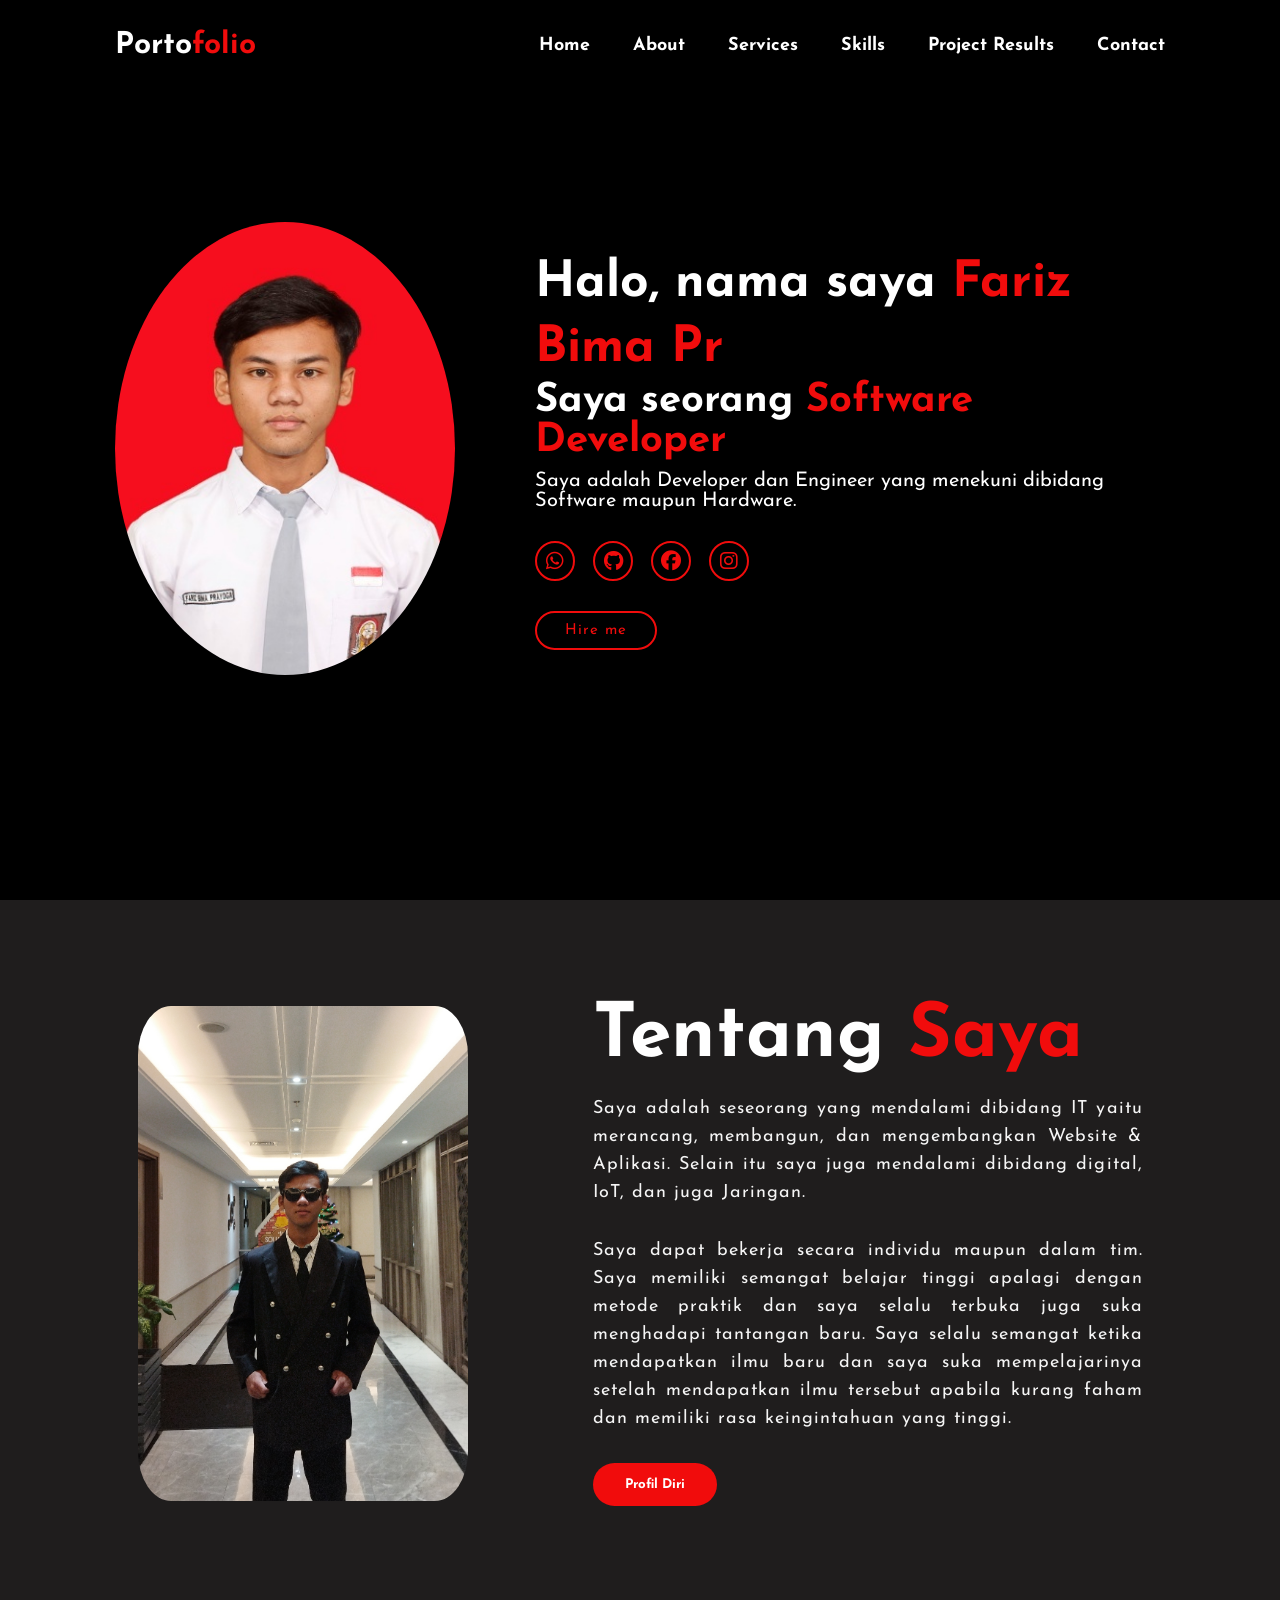
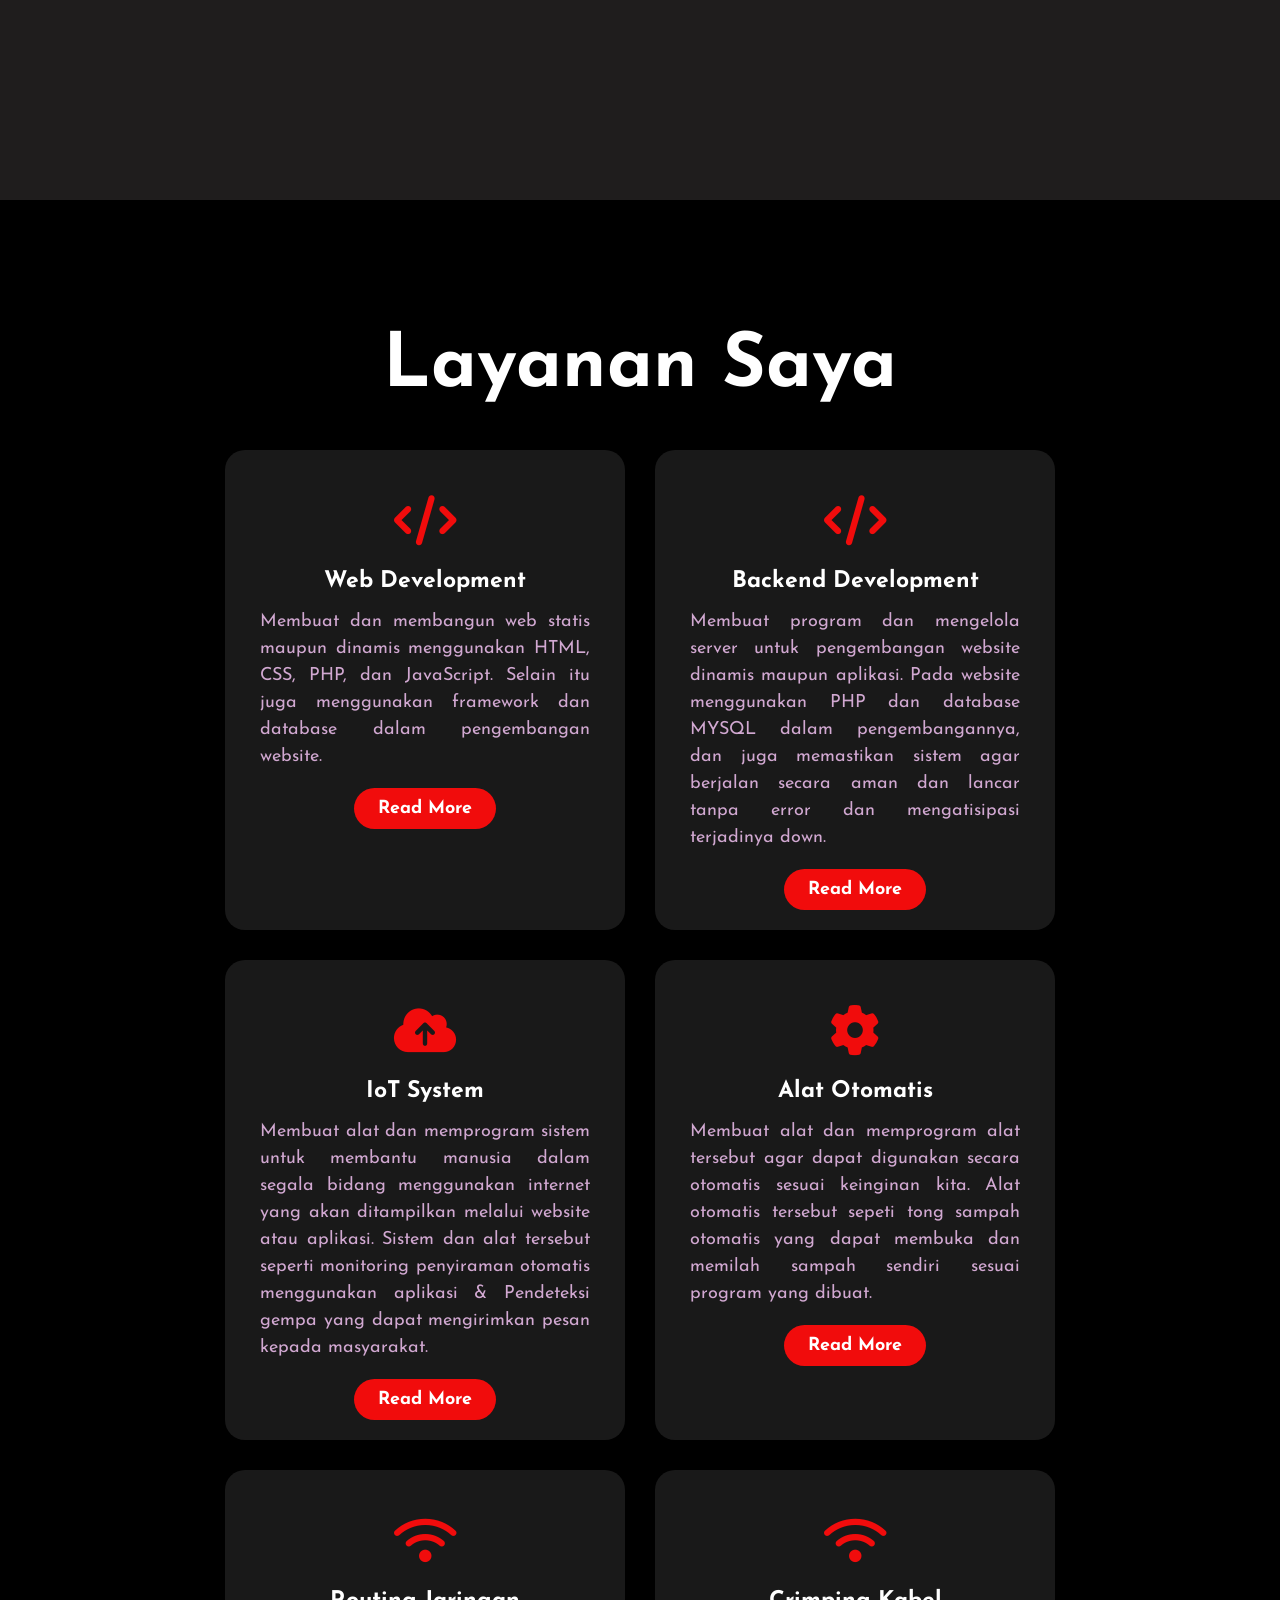
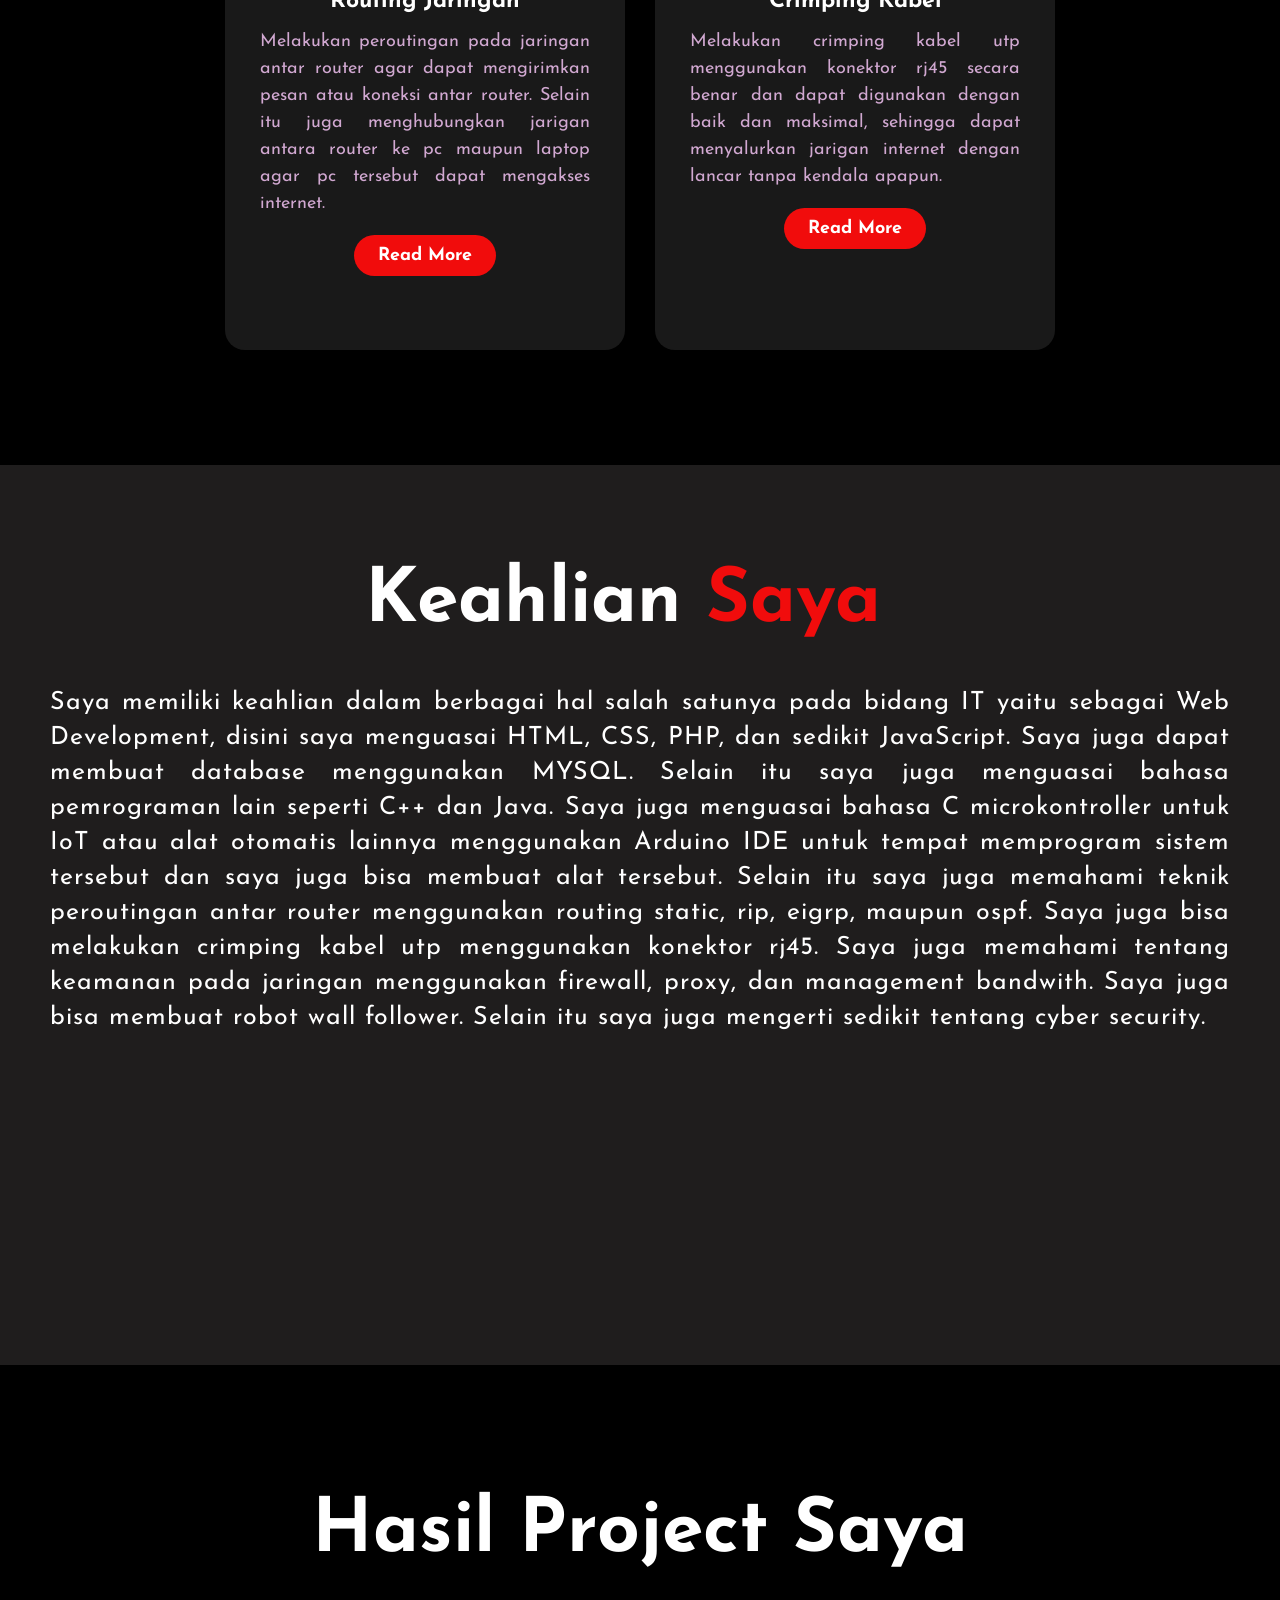
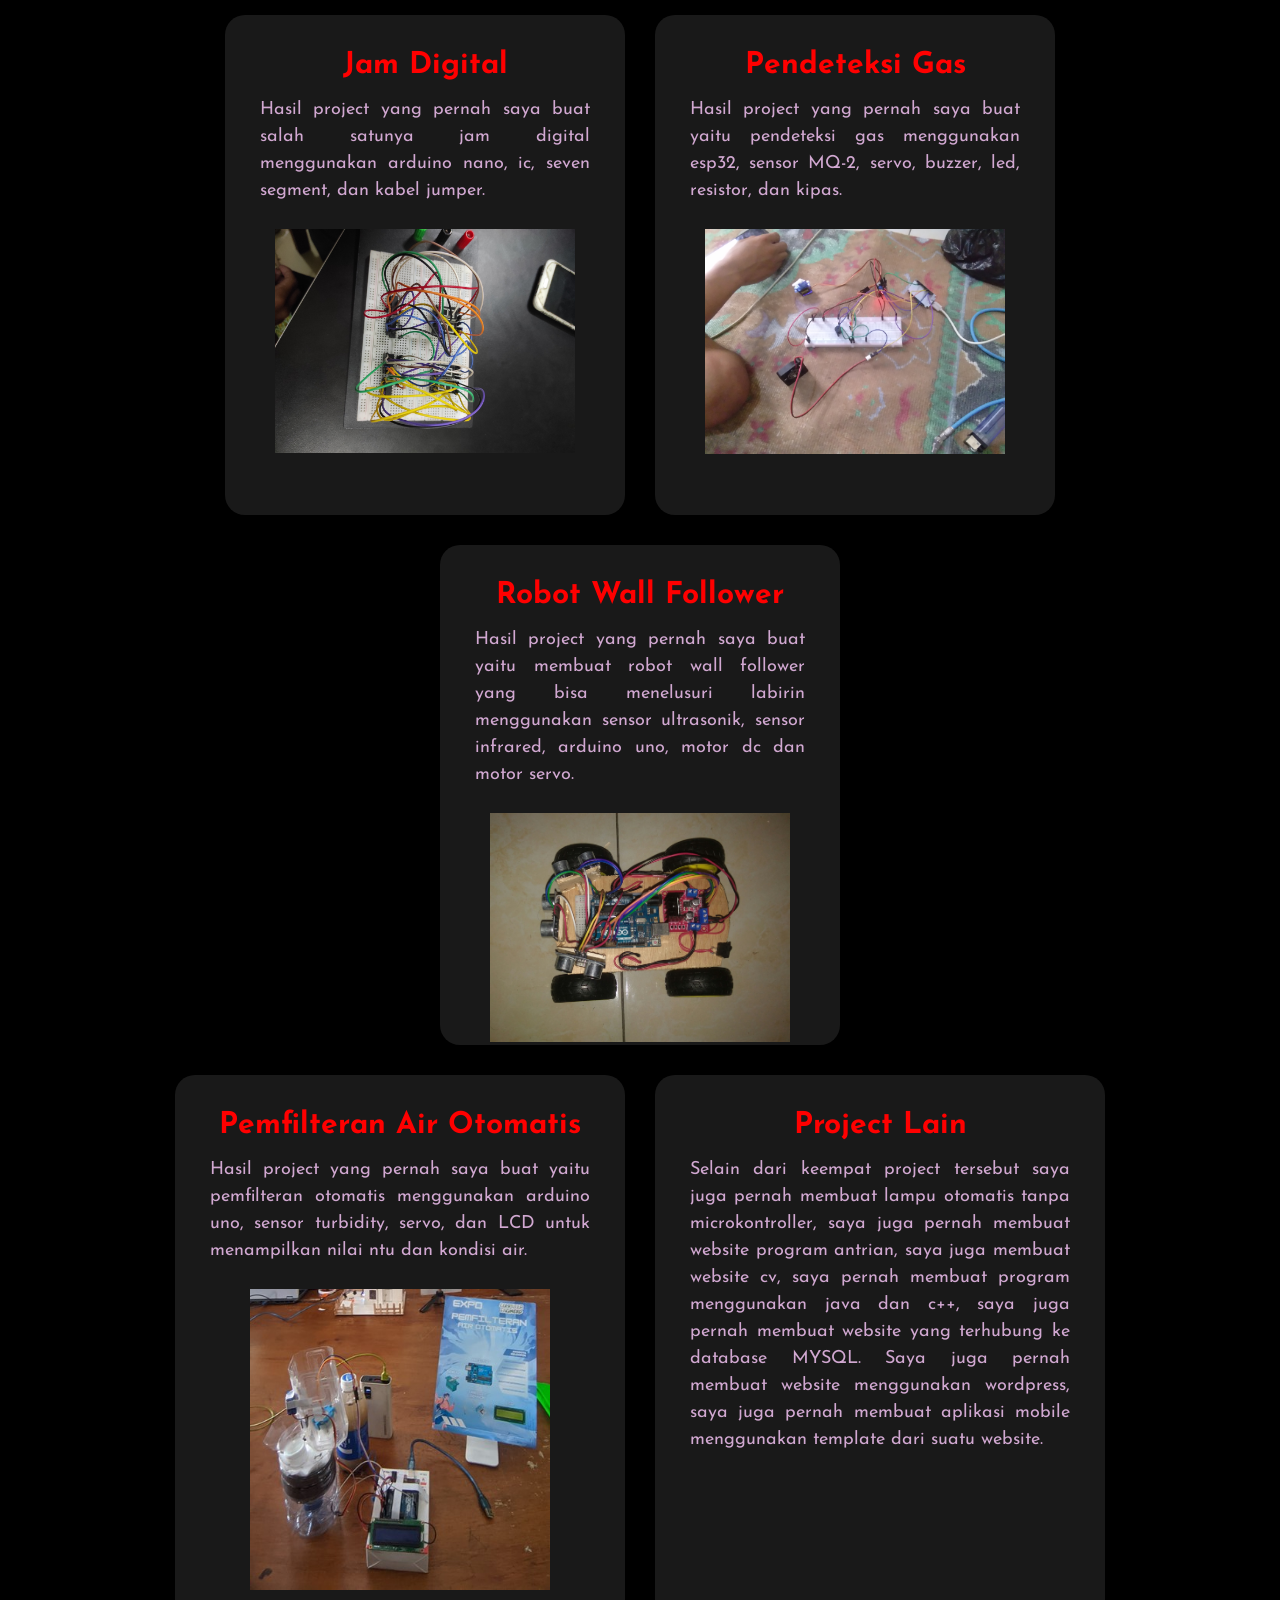
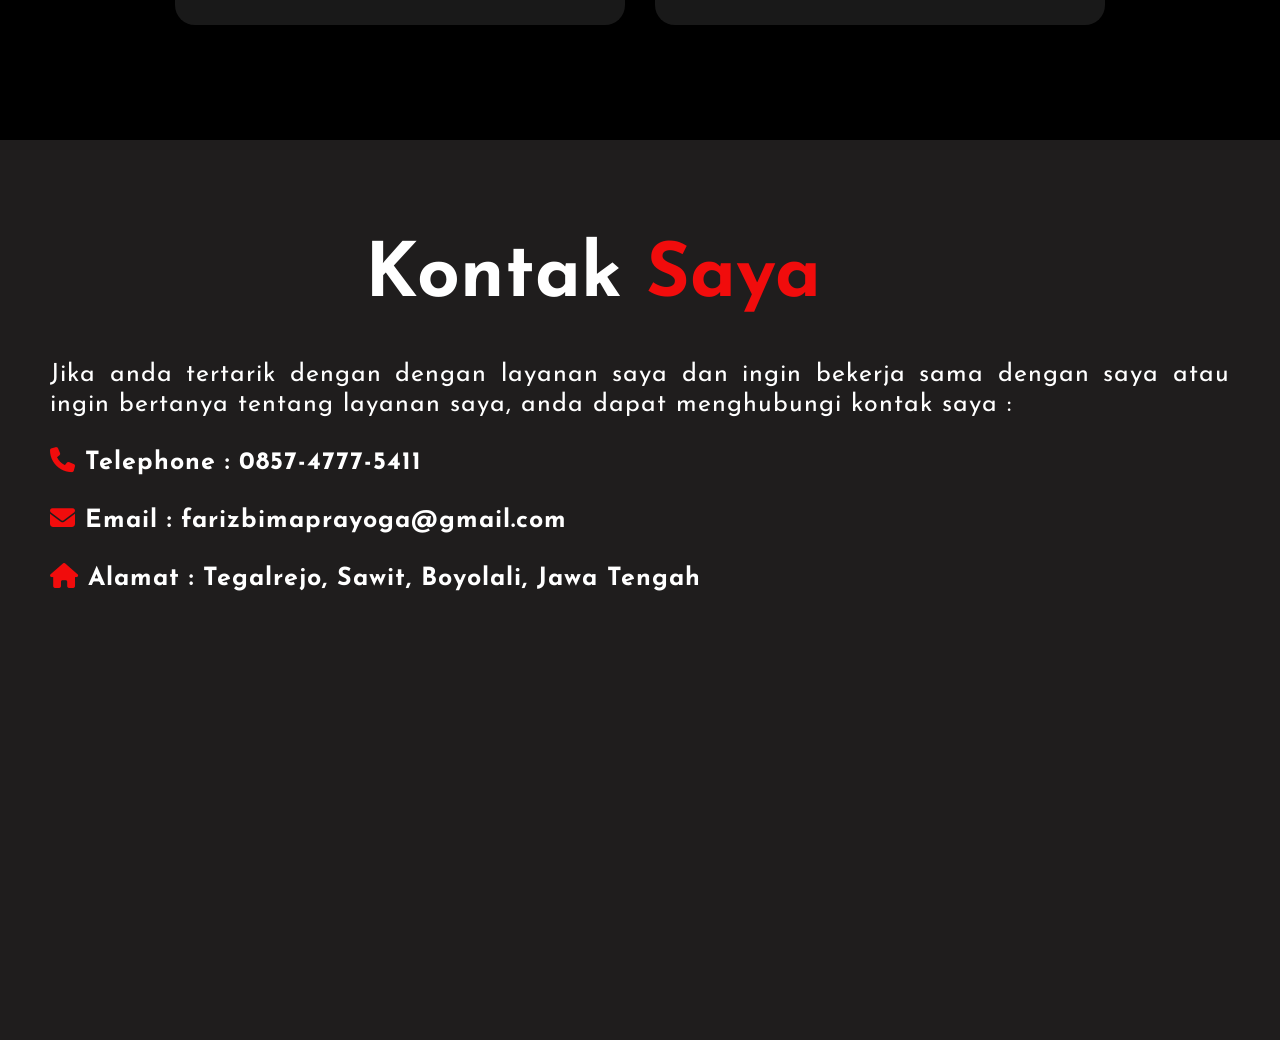
==== commit c14b484f: "Update index.html" ====
--- a/index.html
+++ b/index.html
@@ -32,7 +32,7 @@
             <img src="home-img.JPG" alt="">
         </div>
         <div class="home-content">
-            <h1>Halo, nama saya <span  class="typing">Fariz Bima Prayoga</span></h1>
+            <h1>Halo, nama saya <span id="typing">Fariz Bima Prayoga</span><span class="cursor"></span></h1>
             <h3 class="typing-text">Saya seorang <span></span></h3>
             <p>
                 Saya adalah Developer dan Engineer yang menekuni dibidang Software maupun Hardware.
@@ -43,7 +43,7 @@
                 <a href="https://www.facebook.com/profile.php?id=61551722750356&mibextid=rS40aB7S9Ucbxw6v" target="_blank"><i class="fa-brands fa-facebook"></i></a>
                 <a href="https://www.instagram.com/farizbimaprayoga/" target="_blank"><i class="fa-brands fa-instagram"></i></a>
             </div>
-            <a href="#" class="btn">Hire me</a>
+            <a href="CV.html" class="btn">Hire me</a>
         </div>
     </section>
     <!-- page about -->
@@ -251,6 +251,7 @@
             <i class="fa-solid fa-envelope"><a> Email : farizbimaprayoga@gmail.com</a></i><br>
             <i class="fa-solid fa-house"><a> Alamat : Tegalrejo, Sawit, Boyolali, Jawa Tengah</a></i>
         </div>
-     </section>
+    </section>
+    <script src="script.js"></script>
 </body>
 </html>
--- a/style.css
+++ b/style.css
@@ -10,6 +10,7 @@
 
 html {
     font-size: 62.5%;
+    scroll-behavior: smooth;
 }
 
 body {
@@ -166,11 +167,11 @@
 
 .typing {
     display: inline-flex;
-    width: 17ch;
+    width: 16ch;
     white-space: nowrap;
     overflow: hidden;
     border-right: 2px solid white;
-    animation: typing 3s steps(17) infinite alternate-reverse, blink 0.5s infinite;
+    animation: typing 3s steps(16) infinite alternate-reverse, blink 0.5s infinite;
 }
 
 @keyframes typing{
@@ -322,6 +323,11 @@
         margin-top: 2cm;
         border-radius: 5%;
     }
+
+    .typing {
+        display: block;
+        animation: typing 2s steps(16) infinite alternate-reverse, blink 0.3s infinite;
+    }
 }
 
 .about {
@@ -582,3 +588,16 @@
         margin-top: 15px;
     }
 }
+
+::-webkit-scrollbar {
+    width: 12px;
+}
+
+::-webkit-scrollbar-thumb {
+    background-color: #f10c0c;
+    border-radius: 10px;
+}
+
+::-webkit-scrollbar-track {
+    background-color: #858383;
+}
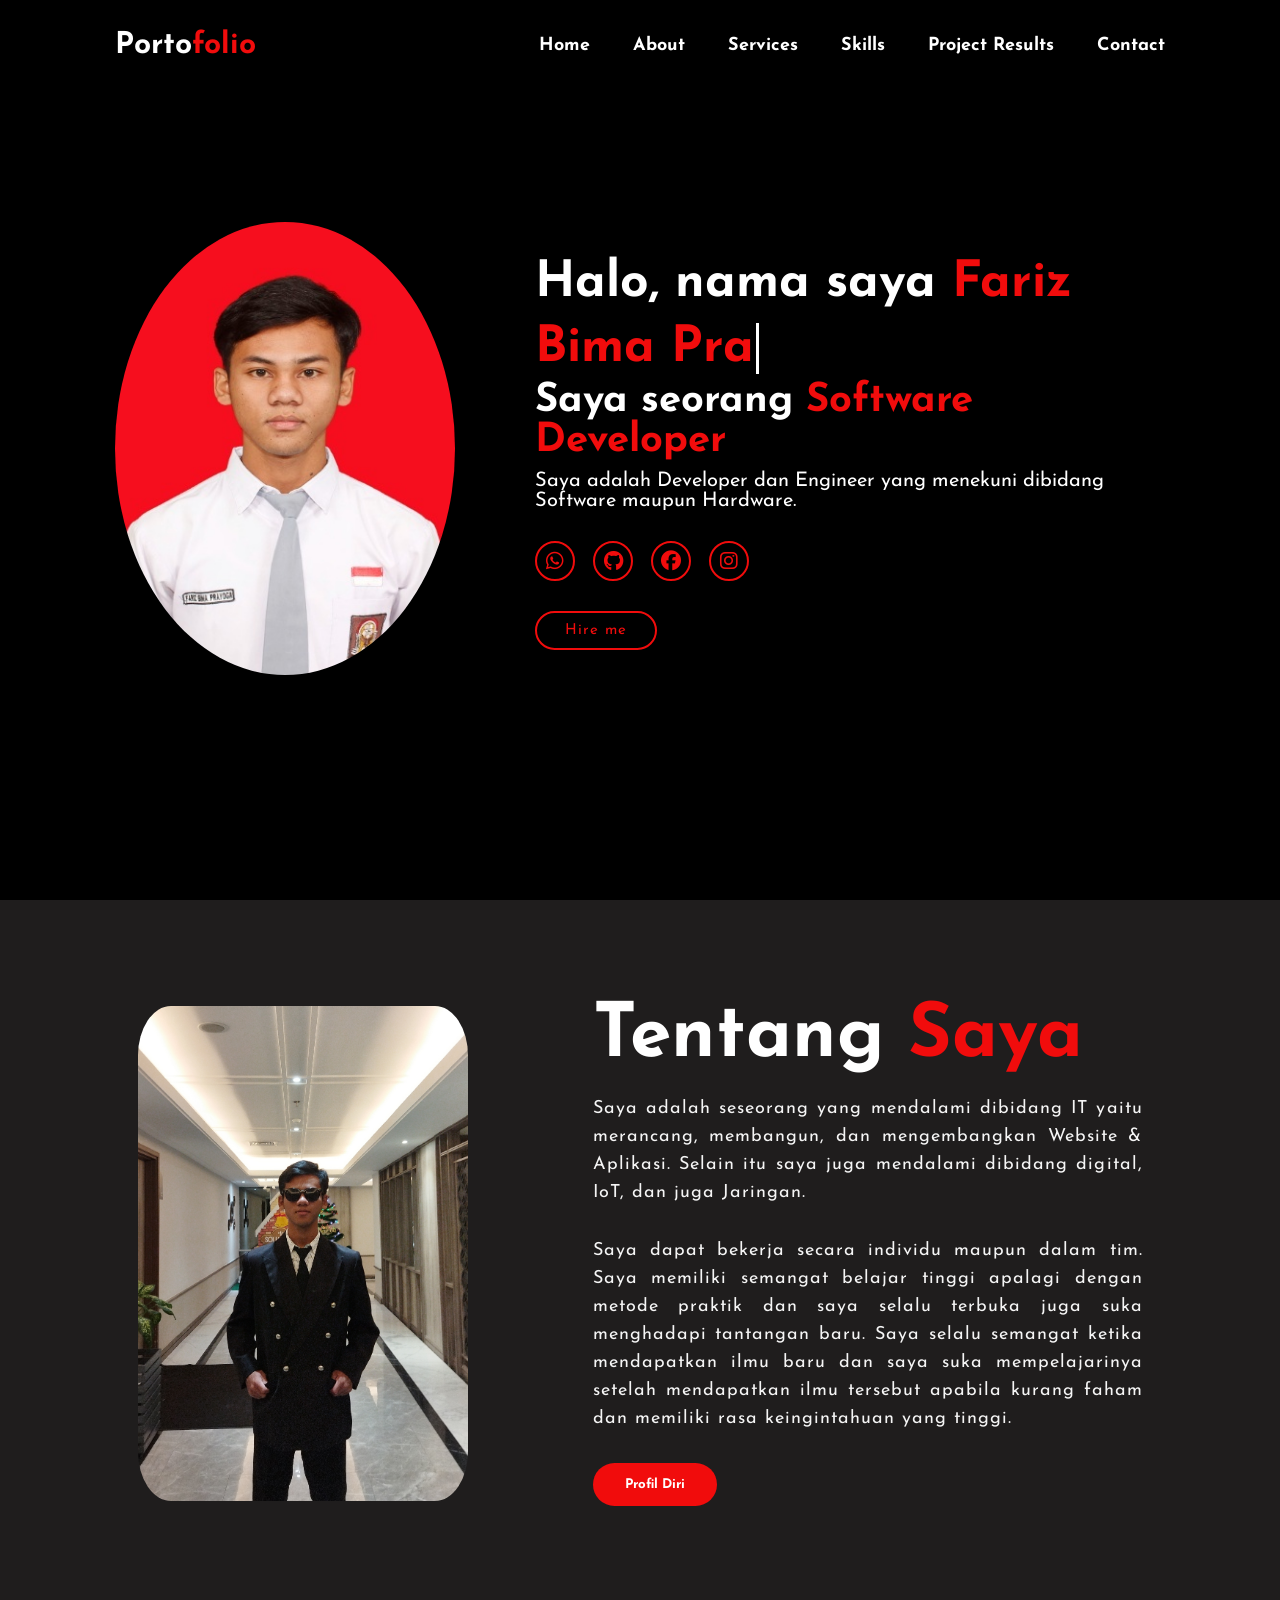
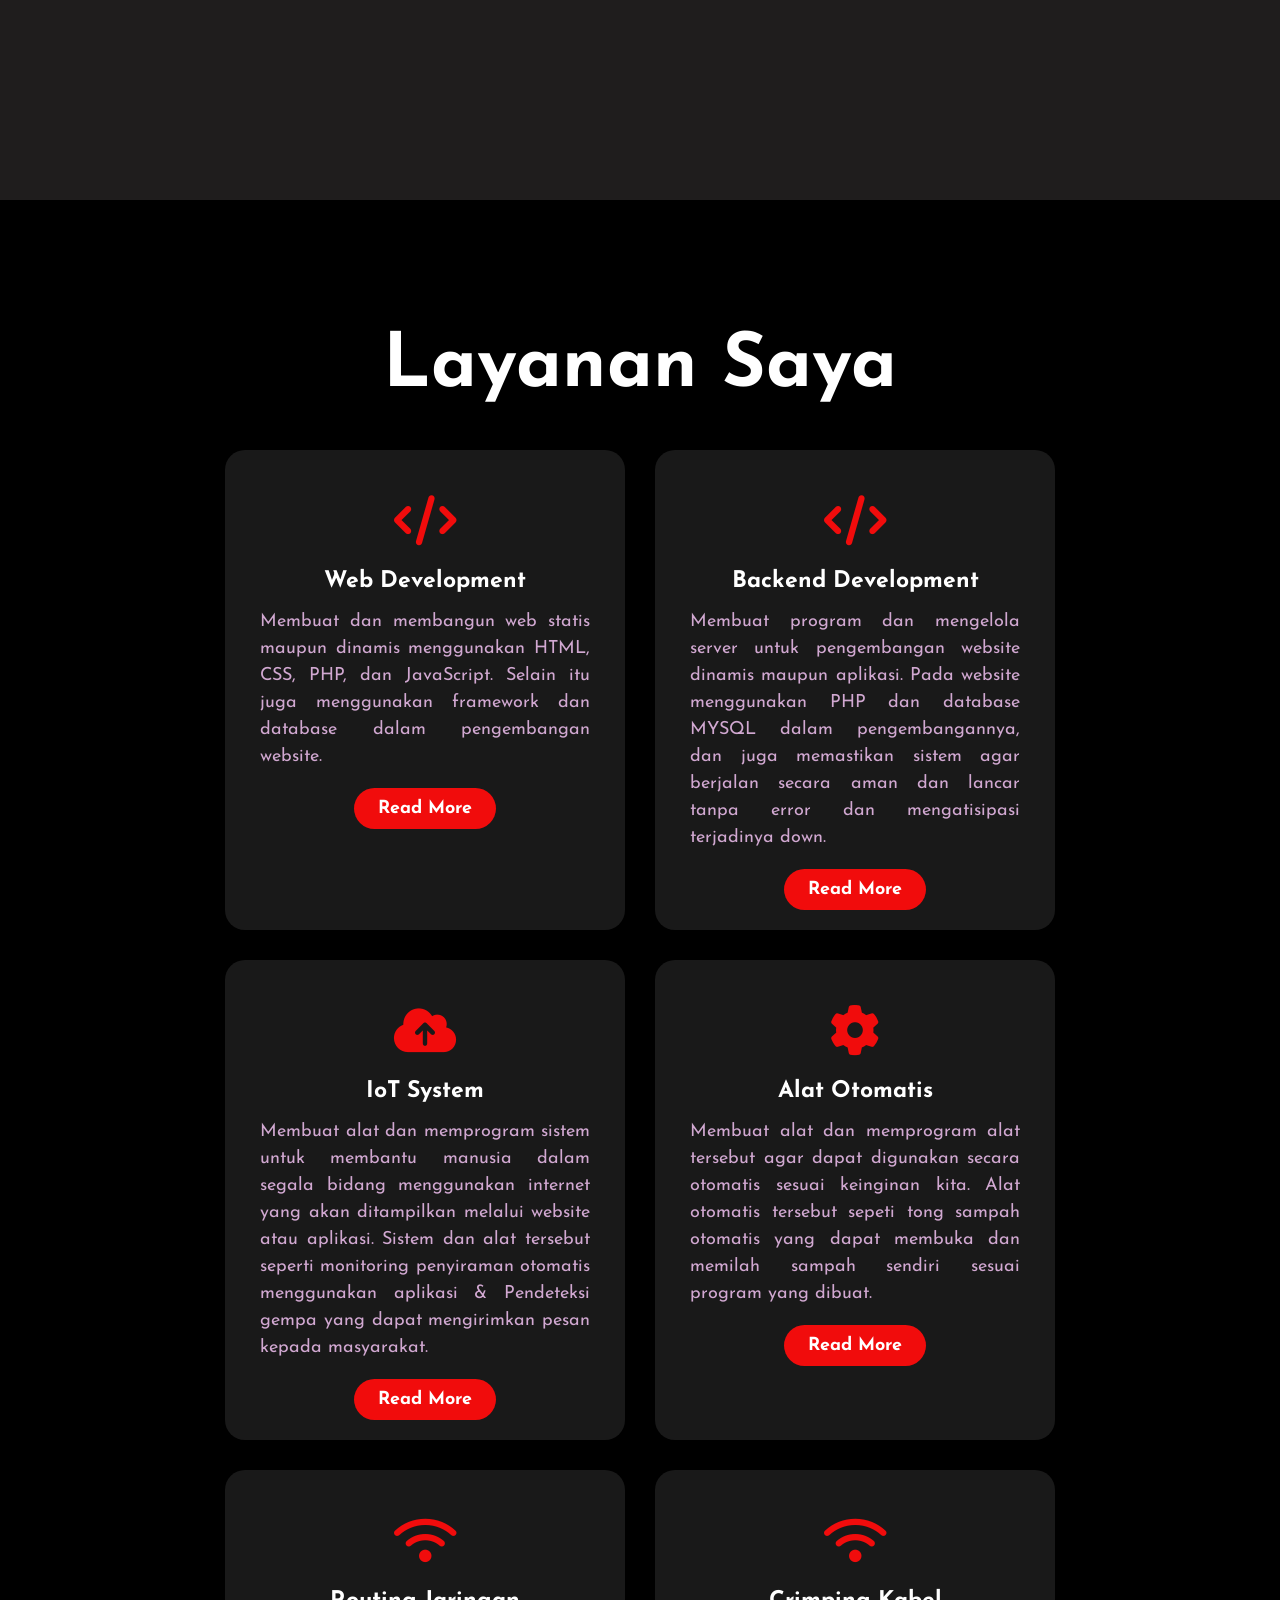
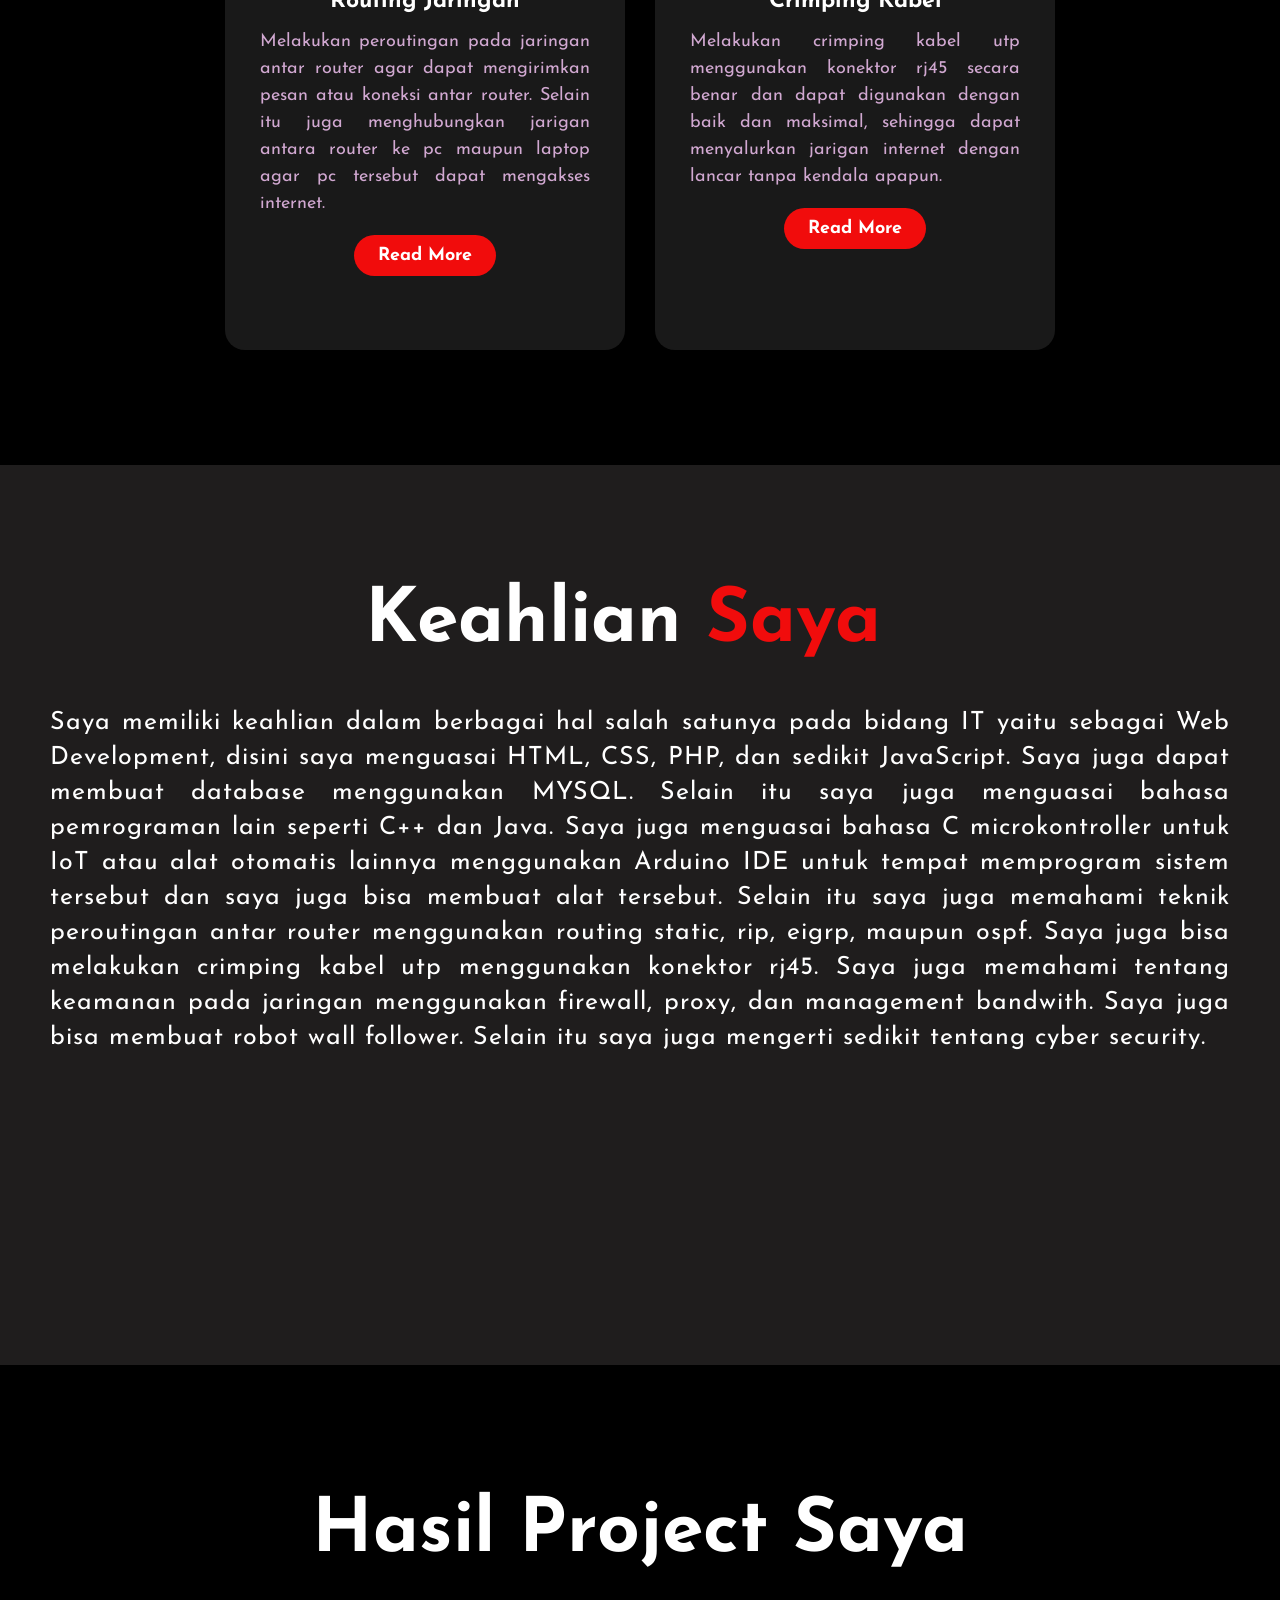
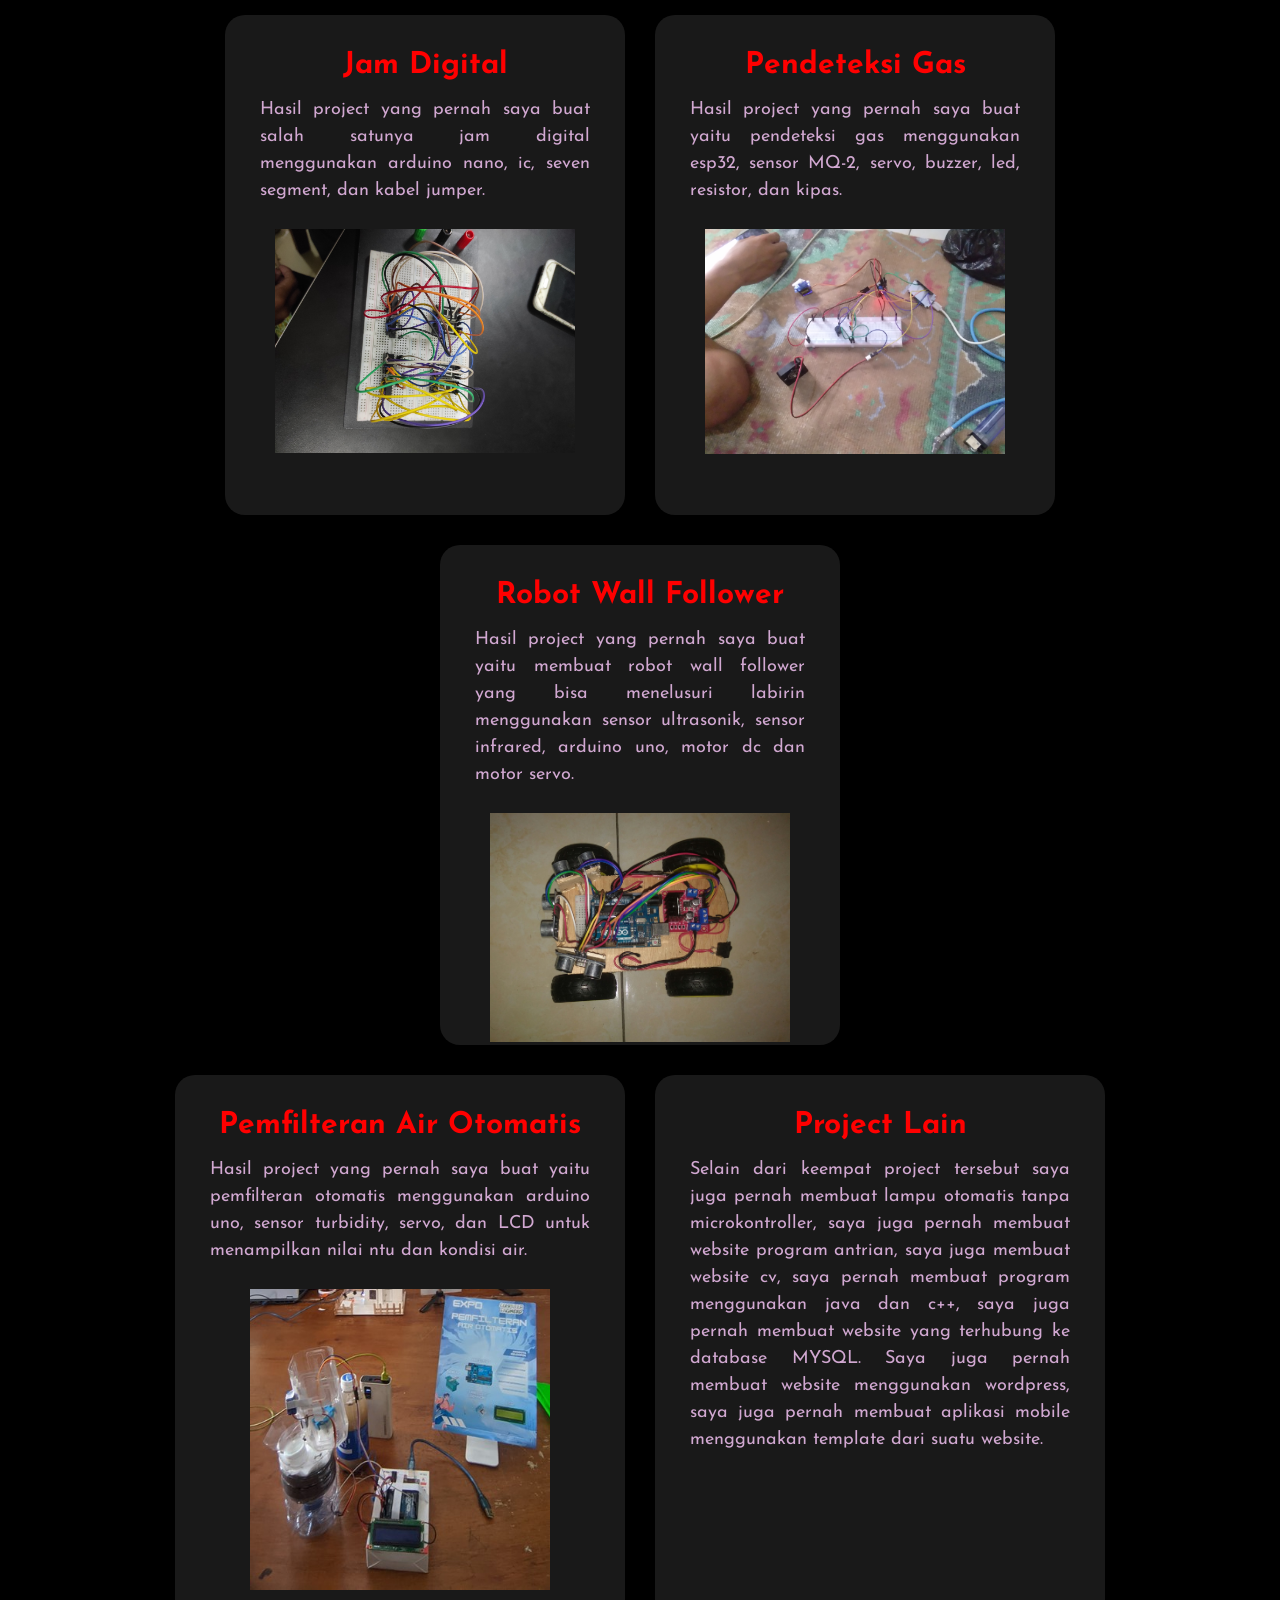
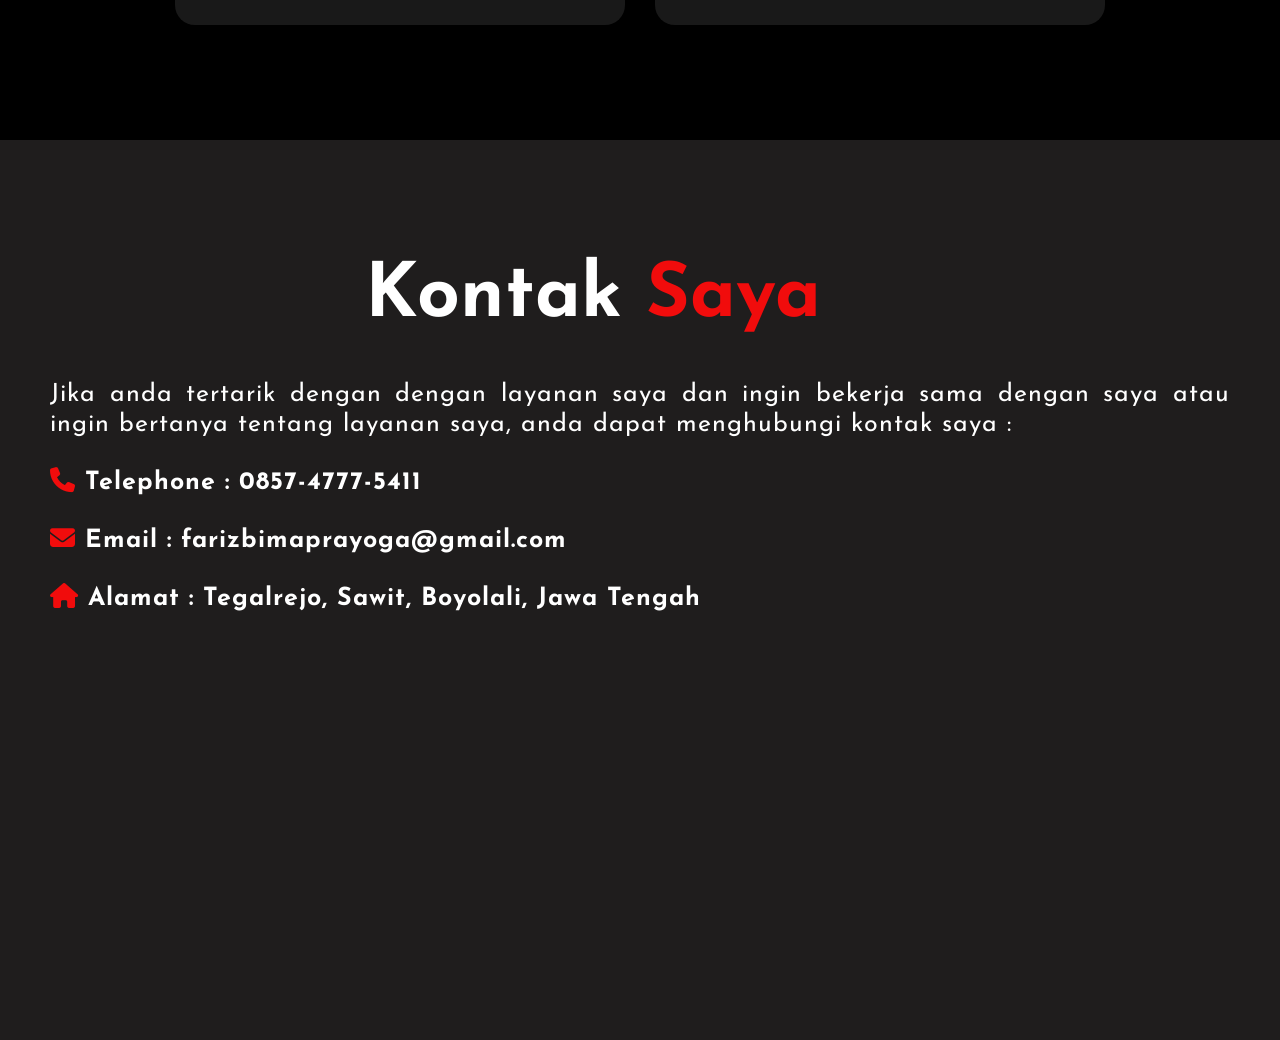
==== commit 199ac468: "Update index.html" ====
--- a/index.html
+++ b/index.html
@@ -3,6 +3,7 @@
 <head>
     <meta charset="UTF-8">
     <meta name="viewport" content="width=device-width, initial-scale=1.0">
+    <link rel="shortcut icon" type="image/x-icon" href="logo.png">
     <link rel="stylesheet" href="style.css">
     <title>Portofolio Fariz Bima P</title>
     <link rel="preconnect" href="https://fonts.gstatic.com">
--- a/style.css
+++ b/style.css
@@ -28,18 +28,28 @@
 }
 
 header {
-    margin-top: 20px;
     position: fixed;
     top: 0;
     left: 0;
     width: 100%;
     padding: 1rem 9%;
     background-color: transparent;
-    filter: drop-shadow(10px);
     display: flex;
     justify-content: space-between;
     align-items: center;
     z-index: 100;
+    transition: all 0.3s ease;
+}
+
+/* efek saat scroll */
+header.active {
+    background-color: grey;
+    padding: 0.5rem 3% 1.5rem;
+    box-shadow: 0 4px 6px rgba(255, 255, 255, 0.2);
+}
+
+.logo, nav {
+    margin-top: 20px;
 }
 
 .logo {
@@ -83,6 +93,10 @@
 @media(max-width: 750px){
     header {
         align-items: baseline;
+    }
+
+    header.active {
+        padding: 0.5rem 5% 1.5rem;
     }
 
     nav {
@@ -95,21 +109,23 @@
         background: rgb(51, 51, 53);
         max-height: 0;
         overflow: hidden;
+        left: -20px;
     }
 
     nav li{
-        width: 100%;
+        width: 110%;
         display: block;
-        padding: 5px;
+        padding: 10px;
+        margin-left: -30px;
     }
 
     nav a{
         width: 100%;
-        display: block;
     }
 
     nav li:hover {
-        background: #13f8ed;
+        background: #f10c0c;
+        color: white;
     }
 
     label {
@@ -165,27 +181,18 @@
     color: #f10c0c;
 }
 
-.typing {
-    display: inline-flex;
-    width: 16ch;
-    white-space: nowrap;
-    overflow: hidden;
-    border-right: 2px solid white;
-    animation: typing 3s steps(16) infinite alternate-reverse, blink 0.5s infinite;
-}
-
-@keyframes typing{
-    from {
-        width: 0;
-    }
-}
-
-@keyframes blink{
-    from {
-        border-color: white;
-    }
-    to {
-        border-color: transparent;
+.cursor {
+    padding-right: 2px;
+    border-right: 3px solid white;
+    animation: blink 0.5s infinite;
+}
+
+@keyframes blink {
+    0%, 50%, 100% {
+        opacity: 1;
+    }
+    25%, 75% {
+        opacity: 0;
     }
 }
 
@@ -323,11 +330,6 @@
         margin-top: 2cm;
         border-radius: 5%;
     }
-
-    .typing {
-        display: block;
-        animation: typing 2s steps(16) infinite alternate-reverse, blink 0.3s infinite;
-    }
 }
 
 .about {
